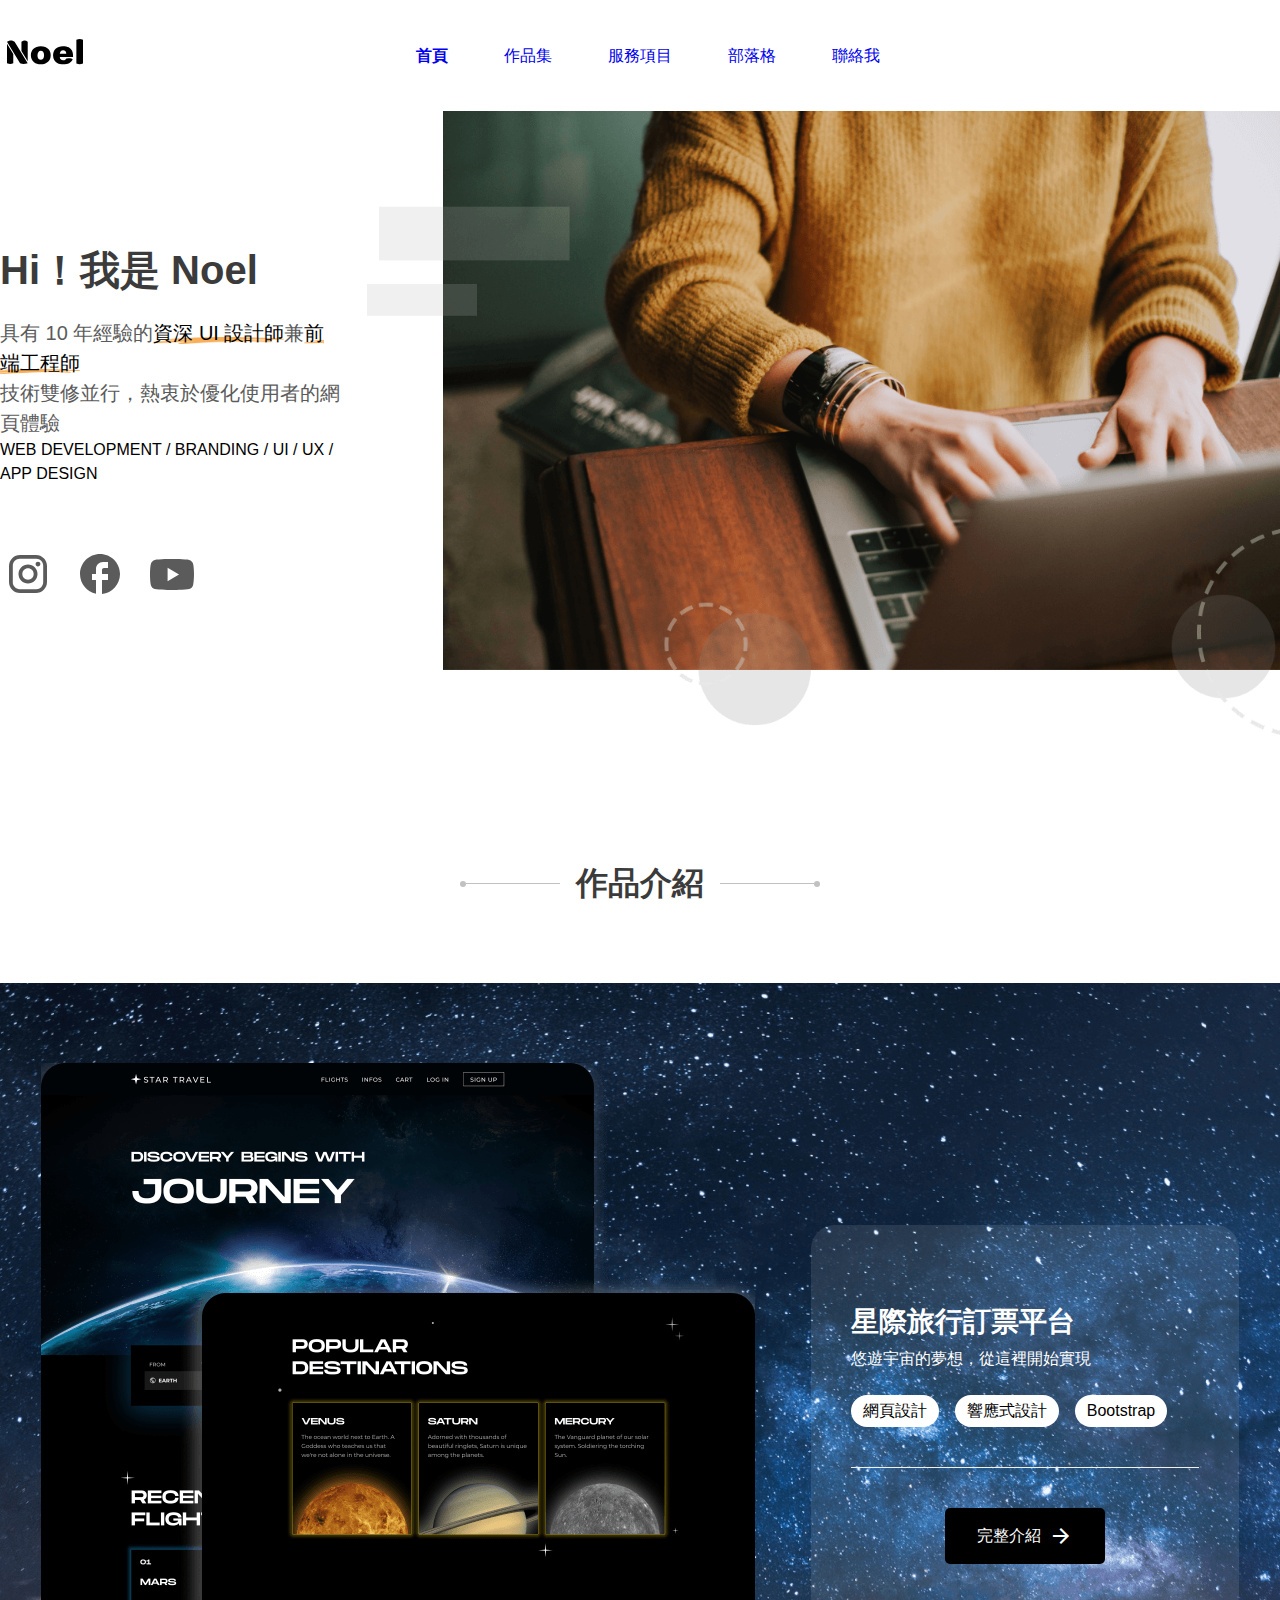
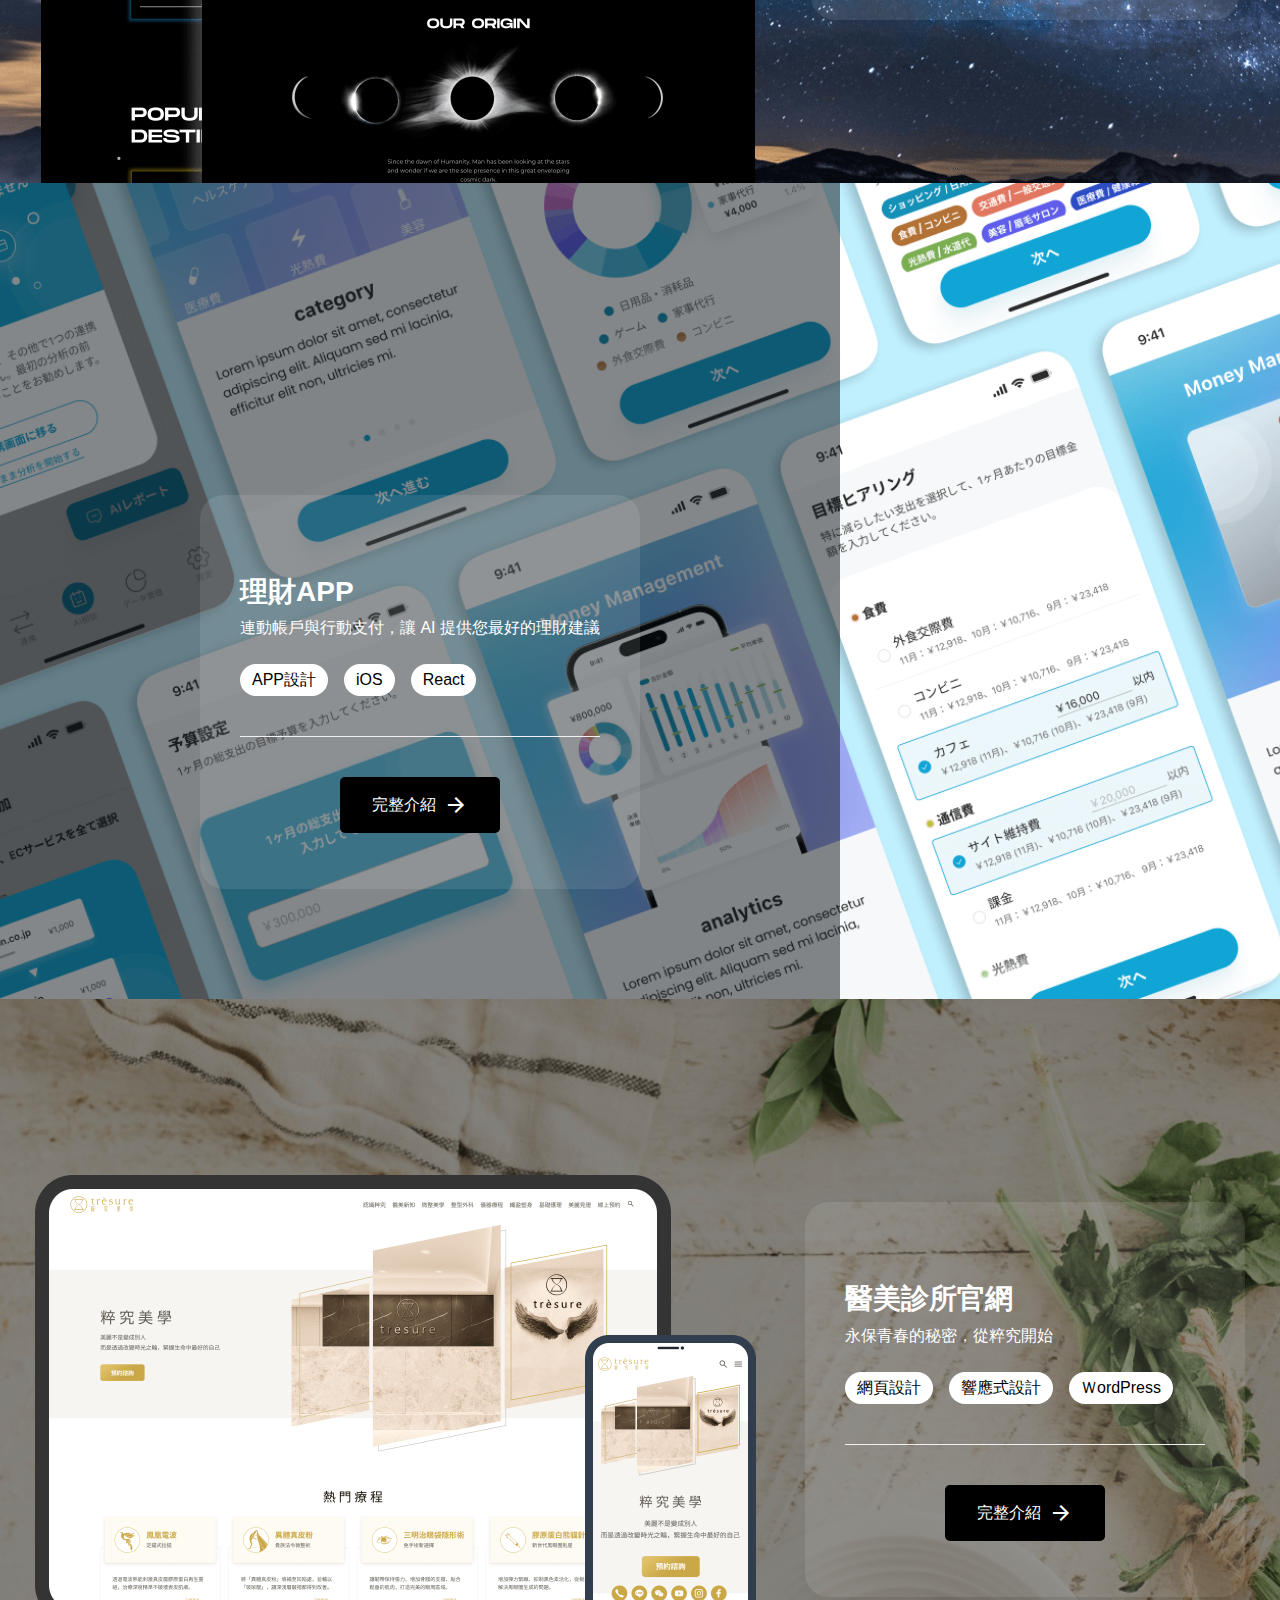
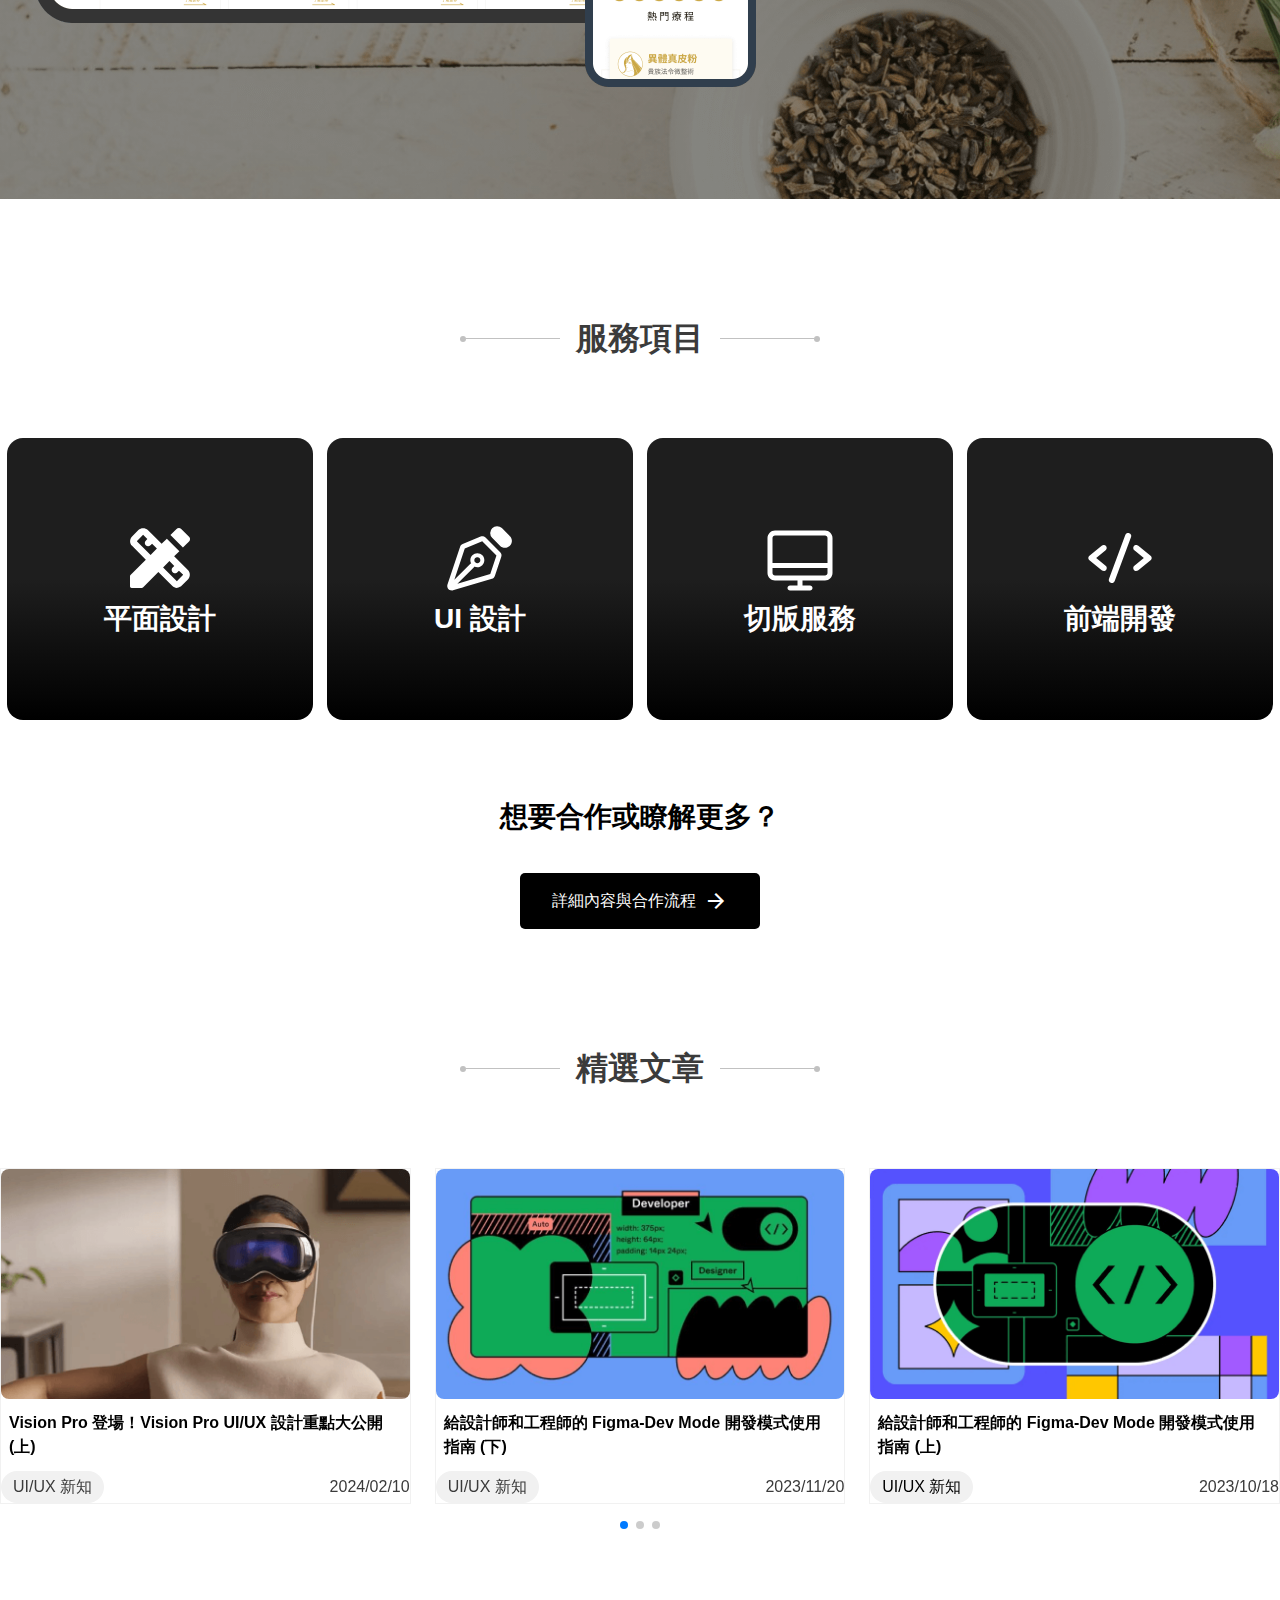
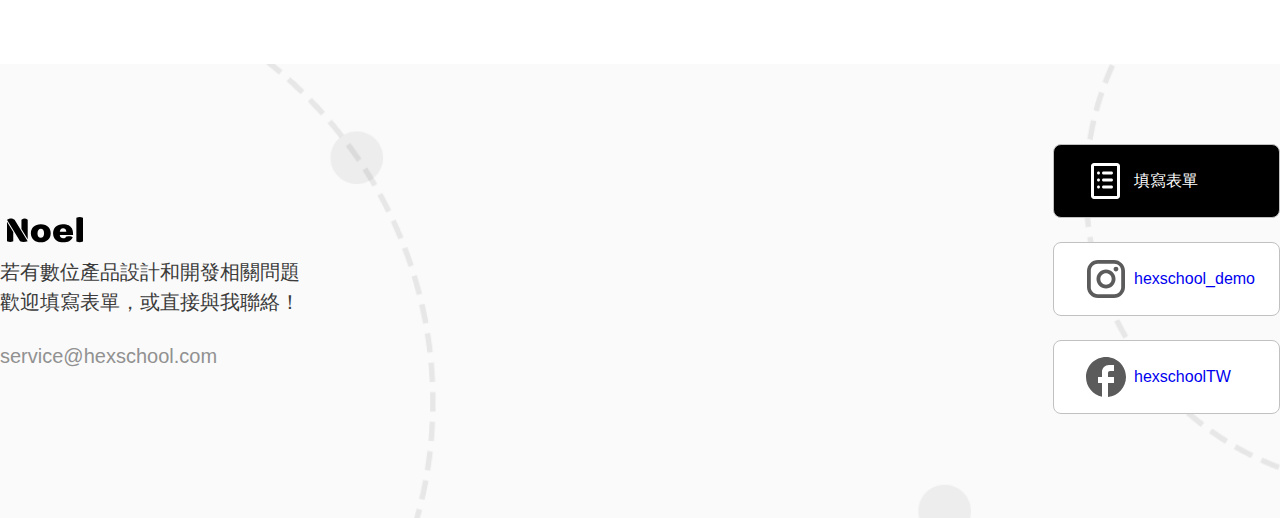
==== index.html @ c7ad2900 "init" ====
<!DOCTYPE html>
<html lang="en">
  <head>
    <meta charset="UTF-8" />
    <meta name="viewport" content="width=device-width, initial-scale=1.0" />
    <link
      rel="stylesheet"
      href="https://fonts.googleapis.com/icon?family=Material+Icons"
    />
    <link
      rel="stylesheet"
      href="https://cdn.jsdelivr.net/npm/swiper@11/swiper-bundle.min.css"
    />
    <link rel="stylesheet" href="./styles/home.css" />
    <title>2024 web camp</title>
  </head>
  <body>
    <header class="container">
      <nav class="navbar">
        <a class="logo" href="#"><img src="./images/logo.svg" alt="logo" /></a>
        <input type="checkbox" name="" id="menu-control" class="menu-control" />
        <label for="menu-control" class="menu-btn">
          <span class="material-icons menu-icon open">menu</span>
          <span class="material-icons menu-icon close">close</span>
        </label>

        <ul class="navbar-nav close">
          <li class="nav-item">
            <span class="border_corner border-corner-top-left"></span>
            <span class="border_corner border-corner-top-right"></span>
            <span class="border_corner border-corner-bottom-left"></span>
            <span class="border_corner border-corner-bottom-right"></span>
            <a id="navlink" class="nav-link active" href="/">首頁</a>
          </li>
          <li class="nav-item">
            <span class="border_corner border-corner-top-left"></span>
            <span class="border_corner border-corner-top-right"></span>
            <span class="border_corner border-corner-bottom-left"></span>
            <span class="border_corner border-corner-bottom-right"></span>
            <a id="navlink" class="nav-link" href="/collection.html">作品集</a>
          </li>
          <li class="nav-item">
            <span class="border_corner border-corner-top-left"></span>
            <span class="border_corner border-corner-top-right"></span>
            <span class="border_corner border-corner-bottom-left"></span>
            <span class="border_corner border-corner-bottom-right"></span>
            <a id="navlink" class="nav-link" href="/services.html">服務項目</a>
          </li>
          <li class="nav-item">
            <span class="border_corner border-corner-top-left"></span>
            <span class="border_corner border-corner-top-right"></span>
            <span class="border_corner border-corner-bottom-left"></span>
            <span class="border_corner border-corner-bottom-right"></span>
            <a id="navlink" class="nav-link" href="/blog.html">部落格</a>
          </li>
          <li class="nav-item">
            <span class="border_corner border-corner-top-left"></span>
            <span class="border_corner border-corner-top-right"></span>
            <span class="border_corner border-corner-bottom-left"></span>
            <span class="border_corner border-corner-bottom-right"></span>
            <a id="navlink" class="nav-link" href="/contact.html">聯絡我</a>
          </li>
        </ul>
      </nav>
    </header>
    <main>
      <div class="heroHome container">
        <div class="heroDesc">
          <h1>Hi！我是 Noel</h1>
          <p class="fs-5">
            具有 10 年經驗的<mark class="mark">資深 UI 設計師</mark>兼<mark
              class="mark"
              >前端工程師</mark
            >
          </p>
          <p class="fs-5">技術雙修並行，熱衷於優化使用者的網頁體驗</p>
          <p>WEB DEVELOPMENT / BRANDING / UI / UX / APP DESIGN</p>
          <ul class="herolink">
            <li class="icon-link">
              <a href="#" target="_blank"
                ><img src="/images/icon/instagram.svg" alt="instagram 連結"
              /></a>
            </li>
            <li class="icon-link">
              <a href="#" target="_blank"
                ><img src="/images/icon/facebook.svg" alt="facebook 連結"
              /></a>
            </li>
            <li class="icon-link">
              <a href="#" target="_blank"
                ><img src="/images/icon/youtube.svg" alt="YouTube 連結"
              /></a>
            </li>
          </ul>
        </div>
        <div class="heroimg">
          <img class="hero-lg" src="/images/hero-lg.png" alt="hero banner" />
          <img class="hero-sm" src="/images/hero-sm.png" alt="hero banner" />
        </div>
      </div>
      <div class="workHome">
        <div class="title-lg">
          <div class="dot"></div>
          <div class="line94"></div>
          <h2>作品介紹</h2>
          <div class="line94"></div>
          <div class="dot"></div>
        </div>
        <div class="starTravel">
          <img
            class="starimg"
            src="/images//homepage-work1.png"
            alt="星際旅行訂票平台"
          />
          <div class="ticketSite">
            <div class="ticketContent">
              <h3>星際旅行訂票平台</h3>
              <p class="fs-6">悠遊宇宙的夢想，從這裡開始實現</p>
              <ul>
                <li class="tag">網頁設計</li>
                <li class="tag">響應式設計</li>
                <li class="tag">Bootstrap</li>
              </ul>
            </div>
            <div class="btn-lg">
              <a href="#">完整介紹</a>
              <span class="material-icons"> arrow_forward </span>
            </div>
          </div>
        </div>
        <div class="financialApp">
          <div class="rectangle3843">
            <div class="ticketSite">
              <div class="ticketContent">
                <h3>理財APP</h3>
                <p class="fs-6">
                  連動帳戶與行動支付，讓 AI 提供您最好的理財建議
                </p>
                <ul>
                  <li class="tag">APP設計</li>
                  <li class="tag">iOS</li>
                  <li class="tag">React</li>
                </ul>
              </div>
              <div class="btn-lg">
                <a href="#">完整介紹</a>
                <span class="material-icons"> arrow_forward </span>
              </div>
            </div>
          </div>
        </div>
        <div class="medicalBeauty">
          <img
            class="beautyimg"
            src="/images/homepage-work3.png"
            alt="粹究美學"
          />
          <div class="ticketSite">
            <div class="ticketContent">
              <h3>醫美診所官網</h3>
              <p class="fs-6">永保青春的秘密，從粹究開始</p>
              <ul>
                <li class="tag">網頁設計</li>
                <li class="tag">響應式設計</li>
                <li class="tag">ＷordPress</li>
              </ul>
            </div>
            <div class="btn-lg">
              <a href="#">完整介紹</a>
              <span class="material-icons"> arrow_forward </span>
            </div>
          </div>
        </div>
      </div>
      <div class="serviceHome container">
        <div class="title-lg">
          <div class="dot"></div>
          <div class="line94"></div>
          <h2>服務項目</h2>
          <div class="line94"></div>
          <div class="dot"></div>
        </div>
        <ul class="services container">
          <li class="serviceCard">
            <img src="/images/service-item-visual.svg" alt="" />
            <h3>平面設計</h3>
          </li>
          <li class="serviceCard">
            <img src="/images/service-item-ui.svg" alt="" />
            <h3>UI 設計</h3>
          </li>
          <li class="serviceCard">
            <img src="/images/service-item-html&css.svg" alt="" />
            <h3>切版服務</h3>
          </li>
          <li class="serviceCard">
            <img src="/images/service-item-front-end.svg" alt="" />
            <h3>前端開發</h3>
          </li>
        </ul>
        <div class="setviceNote">
          <h3>想要合作或瞭解更多？</h3>
          <div class="btn-lg">
            <a href="#">詳細內容與合作流程</a>
            <span class="material-icons"> arrow_forward </span>
          </div>
        </div>
      </div>
      <div class="articleHome container">
        <div class="title-lg">
          <div class="dot"></div>
          <div class="line94"></div>
          <h2>精選文章</h2>
          <div class="line94"></div>
          <div class="dot"></div>
        </div>
        <div class="articles">
          <!-- Slider main container -->
          <div class="swiper">
            <!-- Additional required wrapper -->
            <div class="swiper-wrapper">
              <!-- Slides -->
              <div class="swiper-slide">
                <div class="articleCard">
                  <div class="article-img">
                    <img src="/images/article-image1.png" alt="" />
                  </div>
                  <div class="article-desc">
                    Vision Pro 登場！Vision Pro UI/UX 設計重點大公開 (上)
                  </div>
                  <div class="article-tag">
                    <p class="tag fs-6">UI/UX 新知</p>

                    <span class="fs-6">2024/02/10</span>
                  </div>
                </div>
              </div>
              <div class="swiper-slide">
                <div class="articleCard">
                  <div class="article-img">
                    <img src="/images/article-image2.png" alt="" />
                  </div>
                  <div class="article-desc">
                    給設計師和工程師的 Figma-Dev Mode 開發模式使用指南 (下)
                  </div>
                  <div class="article-tag">
                    <p class="tag fs-6">UI/UX 新知</p>

                    <span class="fs-6">2023/11/20</span>
                  </div>
                </div>
              </div>
              <div class="swiper-slide">
                <div class="articleCard">
                  <div class="article-img">
                    <img src="/images//article-image3.png" alt="" />
                  </div>
                  <div class="article-desc">
                    給設計師和工程師的 Figma-Dev Mode 開發模式使用指南 (上)
                  </div>
                  <div class="article-tag">
                    <p class="tag">UI/UX 新知</p>
                    <span class="fs-6">2023/10/18</span>
                  </div>
                </div>
              </div>
              <div class="swiper-slide">
                <div class="articleCard">
                  <div class="article-img">
                    <img src="/images/article-image4.png" alt="" />
                  </div>
                  <div class="article-desc">
                    虛擬實境 (VR) 介面設計對使用者沈浸感影響的研究
                  </div>
                  <div class="article-tag">
                    <p class="tag">數位產品設計</p>
                    <span class="fs-6">2023/09/20</span>
                  </div>
                </div>
              </div>
              <div class="swiper-slide">
                <div class="articleCard">
                  <div class="article-img">
                    <img src="/images/article-image5.png" alt="" />
                  </div>
                  <div class="article-desc">
                    想打到目標受眾？先讓設計師跟你都瞭解他們痛在哪！
                  </div>
                  <div class="article-tag">
                    <p class="tag">數位產品設計</p>
                    <span class="fs-6">2023/08/20</span>
                  </div>
                </div>
              </div>
              <div class="swiper-slide">
                <div class="articleCard">
                  <div class="article-img">
                    <img src="/images/article-image6.png" alt="" />
                  </div>
                  <div class="article-desc">
                    React vs. Vue，哪種前端框架比較好用？從三大面向談起
                  </div>
                  <div class="article-tag">
                    <p class="tag">前端開發</p>
                    <span class="fs-6">2023/07/03</span>
                  </div>
                </div>
              </div>
              <div class="swiper-slide">
                <div class="articleCard">
                  <div class="article-img">
                    <img src="/images/article-image7.png" alt="" />
                  </div>
                  <div class="article-desc">
                    虛擬實境 (VR) 介面設計對使用者沈浸感影響的研究
                  </div>
                  <div class="article-tag">
                    <p class="tag">數位產品設計</p>
                    <span class="fs-6">2023/07/20</span>
                  </div>
                </div>
              </div>
            </div>
            <!-- If we need pagination -->
            <div class="swiper-pagination"></div>
          </div>
        </div>
      </div>
    </main>
    <footer>
      <div class="footer-inner container">
        <div class="footerDesc">
          <a href="#"><img src="./images/logo.svg" alt="logo" /></a>
          <p class="fs-5">若有數位產品設計和開發相關問題</p>
          <p class="fs-5">歡迎填寫表單，或直接與我聯絡！</p>
          <p class="fs-5 footer-mail">service@hexschool.com</p>
        </div>
        <ul class="footerLink">
          <li>
            <a id="linkbtn" class="linkBtn active" href="#"
              ><img src="/images/icon/list.svg" alt="list" /><span
                >填寫表單</span
              ></a
            >
          </li>
          <li>
            <a id="linkbtn" class="linkBtn" href="#"
              ><img src="/images/icon/instagram.svg" alt="instagram" /><span
                >hexschool_demo</span
              ></a
            >
          </li>
          <li>
            <a id="linkbtn" class="linkBtn" href="#"
              ><img src="/images/icon/facebook.svg" alt="facebook" /><span
                >hexschoolTW</span
              ></a
            >
          </li>
        </ul>
      </div>
    </footer>

    <script src="https://code.jquery.com/jquery-3.6.4.min.js"></script>
    <script src="https://cdn.jsdelivr.net/npm/swiper@11/swiper-bundle.min.js"></script>
    <script src="all.js"></script>
  </body>
</html>
---- styles/home.css ----
@charset "UTF-8";
/* http://meyerweb.com/eric/tools/css/reset/ 
   v2.0 | 20110126
   License: none (public domain)
*/
html,
body,
div,
span,
applet,
object,
iframe,
h1,
h2,
h3,
h4,
h5,
h6,
p,
blockquote,
pre,
a,
abbr,
acronym,
address,
big,
cite,
code,
del,
dfn,
em,
img,
ins,
kbd,
q,
s,
samp,
small,
strike,
strong,
sub,
sup,
tt,
var,
b,
u,
i,
center,
dl,
dt,
dd,
ol,
ul,
li,
fieldset,
form,
label,
legend,
table,
caption,
tbody,
tfoot,
thead,
tr,
th,
td,
article,
aside,
canvas,
details,
embed,
figure,
figcaption,
footer,
header,
hgroup,
menu,
nav,
output,
ruby,
section,
summary,
time,
mark,
audio,
video {
  margin: 0;
  padding: 0;
  border: 0;
  font-size: 100%;
  font: inherit;
  vertical-align: baseline;
}

/* HTML5 display-role reset for older browsers */
article,
aside,
details,
figcaption,
figure,
footer,
header,
hgroup,
menu,
nav,
section {
  display: block;
}

body {
  line-height: 1;
}

ol,
ul {
  list-style: none;
}

blockquote,
q {
  quotes: none;
}

blockquote:before,
blockquote:after,
q:before,
q:after {
  content: "";
  content: none;
}

table {
  border-collapse: collapse;
  border-spacing: 0;
}

/* rwd img css, 可以當作是CSS Reset 其中一個*/
img {
  max-width: 100%;
  height: auto;
}

/* 全域 border box */
*,
*::before,
*::after {
  box-sizing: border-box;
}

body {
  font-family: "Noto Sans", sans-serif;
  line-height: 1.5;
}

*,
*::before,
*::after {
  box-sizing: border-box;
}

.container {
  max-width: 1296px;
  margin: 0 auto;
}

a {
  text-decoration: none;
}

h2 {
  font-size: 32px;
  line-height: 38.4px;
  color: #3b3b3b;
  font-weight: 600;
}

h3 {
  font-size: 28px;
  line-height: 33.6px;
  font-weight: 700;
}

h4 {
  font-size: 24px;
  line-height: 28.8px;
  font-weight: 400;
}

h5 {
  font-size: 20px;
  line-height: 24x;
  font-weight: 600;
}

.fs-4 {
  font-size: 24px;
  font-weight: 400;
  line-height: 36px;
}

.fs-5 {
  font-size: 20px;
  line-height: 30px;
  color: #5b5b5b;
}

.fs-6 {
  font-size: 16px;
  line-height: 24px;
  color: #3b3b3b;
}

/* Text decorate */
.mark {
  background-color: #ffffff;
  background-image: url("/images/icon/mark.png");
  background-repeat: no-repeat;
  background-position: bottom;
  background-size: contain;
}

/* 線條和逗點 */
.dot {
  background-color: #c1c1c1;
  width: 6px;
  height: 6px;
  border-radius: 50%;
}

.dot12 {
  background-color: #e9e9e9;
  width: 12px;
  height: 12px;
  border-radius: 50%;
}

.line94 {
  background-color: #c1c1c1;
  width: 94px;
  height: 1px;
}

.line45 {
  background-color: #c1c1c1;
  width: 24px;
  height: 2px;
}

.line46 {
  background-color: #c1c1c1;
  width: 41px;
  height: 1px;
}

.line47 {
  background-color: #1e1e1e;
  width: 80px;
  height: 2px;
}

.title-lg {
  display: flex;
  align-items: center;
  justify-content: center;
  margin: 0px 0px 80px 0px;
}
.title-lg h2 {
  padding: 0px 16px 0px 16px;
}

.tag {
  background-color: #ffffff;
  border-radius: 16px;
  padding: 4px 12px 4px 12px;
}

@media (max-width: 767px) {
  .tag {
    background-color: #f1f1f1;
  }
}
body {
  font-family: "Noto Sans", sans-serif;
  line-height: 1.5;
}

*,
*::before,
*::after {
  box-sizing: border-box;
}

.container {
  max-width: 1296px;
  margin: 0 auto;
}

a {
  text-decoration: none;
}

h2 {
  font-size: 32px;
  line-height: 38.4px;
  color: #3b3b3b;
  font-weight: 600;
}

h3 {
  font-size: 28px;
  line-height: 33.6px;
  font-weight: 700;
}

h4 {
  font-size: 24px;
  line-height: 28.8px;
  font-weight: 400;
}

h5 {
  font-size: 20px;
  line-height: 24x;
  font-weight: 600;
}

.fs-4 {
  font-size: 24px;
  font-weight: 400;
  line-height: 36px;
}

.fs-5 {
  font-size: 20px;
  line-height: 30px;
  color: #5b5b5b;
}

.fs-6 {
  font-size: 16px;
  line-height: 24px;
  color: #3b3b3b;
}

/* Text decorate */
.mark {
  background-color: #ffffff;
  background-image: url("/images/icon/mark.png");
  background-repeat: no-repeat;
  background-position: bottom;
  background-size: contain;
}

/* 線條和逗點 */
.dot {
  background-color: #c1c1c1;
  width: 6px;
  height: 6px;
  border-radius: 50%;
}

.dot12 {
  background-color: #e9e9e9;
  width: 12px;
  height: 12px;
  border-radius: 50%;
}

.line94 {
  background-color: #c1c1c1;
  width: 94px;
  height: 1px;
}

.line45 {
  background-color: #c1c1c1;
  width: 24px;
  height: 2px;
}

.line46 {
  background-color: #c1c1c1;
  width: 41px;
  height: 1px;
}

.line47 {
  background-color: #1e1e1e;
  width: 80px;
  height: 2px;
}

.title-lg {
  display: flex;
  align-items: center;
  justify-content: center;
  margin: 0px 0px 80px 0px;
}
.title-lg h2 {
  padding: 0px 16px 0px 16px;
}

.tag {
  background-color: #ffffff;
  border-radius: 16px;
  padding: 4px 12px 4px 12px;
}

@media (max-width: 767px) {
  .tag {
    background-color: #f1f1f1;
  }
}
/* header */
header {
  padding: 32px 0px;
  border-bottom: 1px;
  border-color: #f1f1f1;
}

nav {
  display: flex;
  justify-content: flex-start;
  align-items: center;
  position: relative;
}
nav .logo {
  margin-right: 318px;
}

.navbar-nav {
  display: flex;
  align-items: center;
  gap: 40px;
}

.nav-item {
  display: inline-block;
  text-align: center;
  position: relative;
}

.border_corner {
  position: absolute;
  width: 8px;
  height: 8px;
  opacity: 0;
}

.border-corner-top-left {
  border-top: 1px solid #919191;
  border-left: 1px solid #919191;
  left: 0px;
  top: 0px;
}

.border-corner-top-right {
  border-top: 1px solid #919191;
  border-right: 1px solid #919191;
  top: 0px;
  right: 0px;
}

.border-corner-bottom-left {
  left: 0px;
  bottom: 0px;
  border-bottom: 1px solid #919191;
  border-left: 1px solid #919191;
}

.border-corner-bottom-right {
  border-bottom: 1px solid #919191;
  border-right: 1px solid #919191;
  right: 0px;
  bottom: 0px;
}

.nav-item:hover .border_corner {
  opacity: 1;
}

.nav-link {
  display: block;
  text-decoration: none;
  padding: 4px 8px;
}

.nav-link.active {
  border: 1px #f1f1f1;
  font-weight: 600;
}

.menu-btn {
  display: none;
  cursor: pointer;
}

.menu-btn .menu-icon {
  display: none;
}

.menu-control:checked + .menu-btn .open {
  display: none;
}

.menu-control:checked + .menu-btn .close {
  display: inline;
}

.menu-control:not(:checked) + .menu-btn .open {
  display: inline;
}

.menu-control:not(:checked) + .menu-btn .close {
  display: none;
}

.menu-control {
  display: none;
}

@media (max-width: 767px) {
  header {
    padding: 8px 12px;
  }
  nav {
    flex-wrap: wrap;
    justify-content: space-between;
  }
  .navbar-nav {
    position: absolute;
    top: 44px;
    flex-direction: column;
    width: 100%;
    display: block;
    text-align: center;
    background-color: #fff;
    z-index: 1;
  }
  .navbar-nav .nav-item .nav-link {
    display: inline-block;
    font-size: 20px;
    text-decoration: none;
    color: #000;
    padding: 4px 8px;
    position: relative;
  }
  ul.navbar-nav.close {
    display: none;
  }
  .menu-btn {
    display: block;
  }
  .menu {
    display: none;
  }
  .menu-control:checked ~ .navbar-nav {
    display: flex;
    width: 100%;
    flex-direction: column;
    align-items: center;
  }
}
body {
  font-family: "Noto Sans", sans-serif;
  line-height: 1.5;
}

*,
*::before,
*::after {
  box-sizing: border-box;
}

.container {
  max-width: 1296px;
  margin: 0 auto;
}

a {
  text-decoration: none;
}

h2 {
  font-size: 32px;
  line-height: 38.4px;
  color: #3b3b3b;
  font-weight: 600;
}

h3 {
  font-size: 28px;
  line-height: 33.6px;
  font-weight: 700;
}

h4 {
  font-size: 24px;
  line-height: 28.8px;
  font-weight: 400;
}

h5 {
  font-size: 20px;
  line-height: 24x;
  font-weight: 600;
}

.fs-4 {
  font-size: 24px;
  font-weight: 400;
  line-height: 36px;
}

.fs-5 {
  font-size: 20px;
  line-height: 30px;
  color: #5b5b5b;
}

.fs-6 {
  font-size: 16px;
  line-height: 24px;
  color: #3b3b3b;
}

/* Text decorate */
.mark {
  background-color: #ffffff;
  background-image: url("/images/icon/mark.png");
  background-repeat: no-repeat;
  background-position: bottom;
  background-size: contain;
}

/* 線條和逗點 */
.dot {
  background-color: #c1c1c1;
  width: 6px;
  height: 6px;
  border-radius: 50%;
}

.dot12 {
  background-color: #e9e9e9;
  width: 12px;
  height: 12px;
  border-radius: 50%;
}

.line94 {
  background-color: #c1c1c1;
  width: 94px;
  height: 1px;
}

.line45 {
  background-color: #c1c1c1;
  width: 24px;
  height: 2px;
}

.line46 {
  background-color: #c1c1c1;
  width: 41px;
  height: 1px;
}

.line47 {
  background-color: #1e1e1e;
  width: 80px;
  height: 2px;
}

.title-lg {
  display: flex;
  align-items: center;
  justify-content: center;
  margin: 0px 0px 80px 0px;
}
.title-lg h2 {
  padding: 0px 16px 0px 16px;
}

.tag {
  background-color: #ffffff;
  border-radius: 16px;
  padding: 4px 12px 4px 12px;
}

@media (max-width: 767px) {
  .tag {
    background-color: #f1f1f1;
  }
}
/* footer */
footer {
  background-image: linear-gradient(rgba(250, 250, 250, 0), rgba(250, 250, 250, 0)), url("/images/footer-bg-lg.png");
  background-size: cover;
  background-repeat: no-repeat;
  background-position: center center;
}

.footer-inner {
  display: flex;
  justify-content: space-between;
  align-items: center;
  padding: 80px 0px;
}

.footerDesc a {
  margin-bottom: 24px;
}
.footerDesc p {
  color: #3b3b3b;
}
.footerDesc .footer-mail {
  padding-top: 24px;
  color: #919191;
}

.footerLink {
  display: flex;
  flex-direction: column;
}
.footerLink li {
  margin-bottom: 24px;
}

.linkBtn {
  padding: 8px 24px 8px 24px;
  border-radius: 8px;
  background-color: #ffffff;
  border: 1px solid #c1c1c1;
  text-align: center;
  text-decoration: none;
  display: flex;
  flex-direction: row;
  align-items: center;
}

.linkBtn.active,
.linkBtn.active:hover {
  background-color: #000000;
  color: white;
}

@media (max-width: 767px) {
  footer {
    background-image: linear-gradient(rgba(250, 250, 250, 0), rgba(250, 250, 250, 0)), url("/images/footer-bg-sm.png");
    background-size: cover;
    background-repeat: no-repeat;
    background-position: center center;
  }
  .footer-inner {
    display: flex;
    flex-direction: column;
    justify-content: flex-start;
    align-items: center;
    padding: 40px 12px 0px 12px;
  }
  .footerDesc {
    text-align: center;
    margin-bottom: 40px;
  }
  .linkBtn {
    padding: 8px 24px 8px 24px;
  }
}
/* heroHome */
.heroHome {
  display: flex;
  align-items: center;
}

.heroDesc {
  margin-right: 24px;
}
.heroDesc h1 {
  font-size: 40px;
  font-weight: 600;
  line-height: 48px;
  color: #3b3b3b;
  padding-bottom: 24px;
}

.heroimg .hero-sm {
  display: none;
}

.herolink {
  display: flex;
  padding-top: 60px;
}
.herolink .icon-link {
  padding-right: 16px;
}

/* workHome starTravel  */
.workHome {
  padding-top: 120px;
}

.starTravel {
  background-image: url("/images/homepage-work1-bg.png");
  background-size: cover;
  background-repeat: no-repeat;
  background-position: center center;
  display: flex;
  justify-content: center;
  padding-top: 80px;
}

.ticketSite {
  align-self: center;
  background: rgba(255, 255, 255, 0.1);
  border-radius: 24px;
  display: flex;
  flex-direction: column;
  align-items: center;
  padding-bottom: 56px;
  margin-left: 56px;
}

.ticketContent {
  margin: 80px 40px 40px 40px;
  border-bottom: 1px solid rgb(241, 241, 241);
}
.ticketContent h3 {
  color: #ffffff;
  padding-bottom: 8px;
}
.ticketContent p {
  color: #ffffff;
  padding-bottom: 24px;
}
.ticketContent ul {
  display: flex;
  padding-right: 16px;
  padding-bottom: 40px;
}
.ticketContent ul li {
  margin-right: 16px;
}

.btn-lg {
  display: flex;
  align-items: center;
  padding: 16px 32px 16px 32px;
  border-radius: 5px;
  background-color: #000;
  color: #ffffff;
}
.btn-lg a {
  display: block;
  text-align: center;
  text-decoration: none;
  color: #fff;
  padding-right: 8px;
}

/* financialApp  */
.financialApp {
  background-image: url("/images/homepage-work2-lg.png");
  background-size: cover;
  background-repeat: no-repeat;
  background-position: center center;
  display: flex;
  justify-content: flex-start;
}
.financialApp .ticketSite {
  margin: 312px 200px 110px 200px;
}

.rectangle3843 {
  background: rgba(10, 16, 19, 0.5);
}

/* medicalBeauty  */
.medicalBeauty {
  background-image: linear-gradient(rgba(13, 12, 7, 0.5), rgba(13, 12, 7, 0.5)), url("/images/homepage-work3-bg.png");
  background-size: cover;
  background-repeat: no-repeat;
  background-position: center center;
  display: flex;
  justify-content: center;
}
.medicalBeauty .ticketSite {
  margin-left: 49px;
  margin-top: 200px;
  margin-bottom: 200px;
}
.medicalBeauty .beautyimg {
  margin-top: 176px;
  margin-bottom: 112px;
}

/* ServiceHome */
.serviceHome {
  padding-top: 120px;
}

.services {
  display: flex;
  justify-content: space-around;
}

.serviceCard {
  width: 306px;
  padding: 80px 0px;
  border-radius: 16px;
  background: linear-gradient(rgb(30, 30, 30), rgb(30, 30, 30), rgb(0, 0, 0)), url("/images/service-item-bg.png");
  background-size: cover;
  background-repeat: no-repeat;
  display: flex;
  flex-direction: column;
  align-items: center;
}
.serviceCard h3 {
  color: #fff;
  line-height: 42px;
}

.setviceNote {
  margin: 80px 0px 120px 0px;
  display: flex;
  flex-direction: column;
  align-items: center;
}
.setviceNote h3 {
  margin-bottom: 40px;
}

/* Article Home*/
.articleHome {
  margin-bottom: 120px;
}

.articleCard {
  border: 1px solid #f1f1f1;
  margin-bottom: 40px;
}
.articleCard .article-img img {
  border-radius: 8px 8px 8px 8px;
  display: block;
  width: 100%;
  height: auto;
}
.articleCard .article-desc {
  /*flex-grow: 1;*/
  font-size: 16px;
  line-height: 24px;
  font-weight: bold;
  padding: 12px 8px 12px 8px;
}
.articleCard .article-tag {
  display: flex;
  justify-content: space-between;
  align-items: center;
}
.articleCard .article-tag .tag {
  background: rgb(241, 241, 241);
  padding: 4px 12px 4px 12px;
  border-radius: 16px;
}

@media (max-width: 767px) {
  .heroHome {
    flex-direction: column-reverse;
  }
  .heroHome .heroDesc {
    margin-right: 0px;
    padding: 40px 0px 40px 0px;
    text-align: center;
  }
  .heroimg .hero-lg {
    display: none;
  }
  .heroimg .hero-sm {
    display: block;
  }
  .starTravel {
    background-image: none;
    flex-direction: column;
  }
  .starTravel .starimg {
    padding: 93px 40px 0px 40px;
    background-image: url("/images/homepage-work1-bg.png");
    background-size: cover;
    background-repeat: no-repeat;
    background-position: center center;
  }
  .ticketSite {
    padding-bottom: 0px;
    margin-left: 0px;
    padding: 0px 24px 48px 24px;
  }
  .ticketContent {
    margin: 24px 24px 20px 24px;
  }
  .ticketContent h3,
  .ticketContent p {
    color: #1e1e1e;
  }
  .ticketContent ul {
    padding-right: 0px;
    padding-bottom: 0px;
    justify-content: space-around;
  }
  .financialApp {
    background-image: none;
    flex-direction: column;
  }
  .financialApp .ticketSite {
    margin: 0px;
  }
  .financialApp .rectangle3843 {
    background: none;
  }
  .medicalBeauty {
    background-image: none;
    flex-direction: column;
  }
  .medicalBeauty .beautyimg {
    margin: 0px;
    background-image: url("/images/homepage-work3-bg.png");
    background-size: cover;
    background-repeat: no-repeat;
    background-position: center center;
    padding: 90px 40px;
  }
  .medicalBeauty .ticketSite {
    margin: 0px;
  }
  .services {
    flex-direction: column;
    margin: 0px;
  }
  .services .serviceCard {
    margin-bottom: 24px;
    align-self: center;
  }
  .articles {
    padding: 0px 12px;
  }
  .articles .articleCard .article-desc {
    padding: 16px 8px 16px 8px;
  }
  .articles .articleCard .article-tag {
    padding: 0px 8px;
  }
}/*# sourceMappingURL=home.css.map */
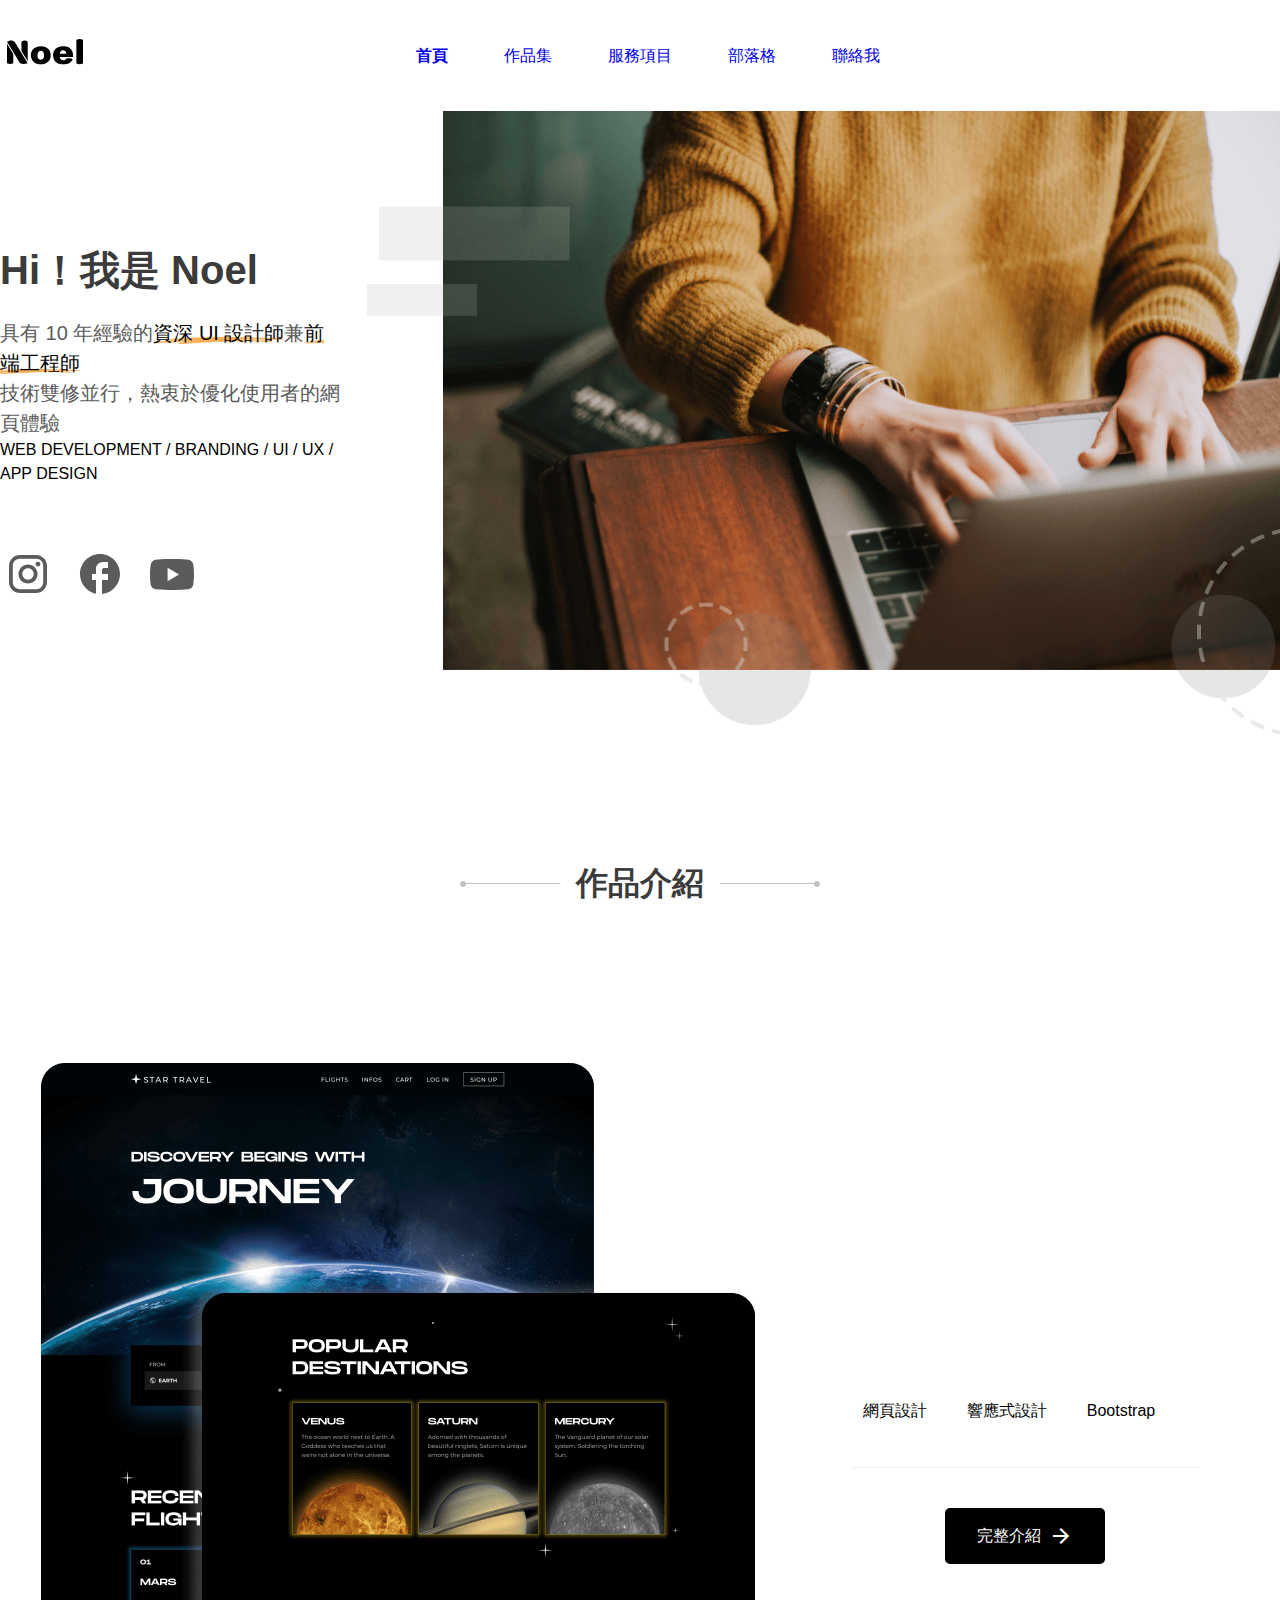
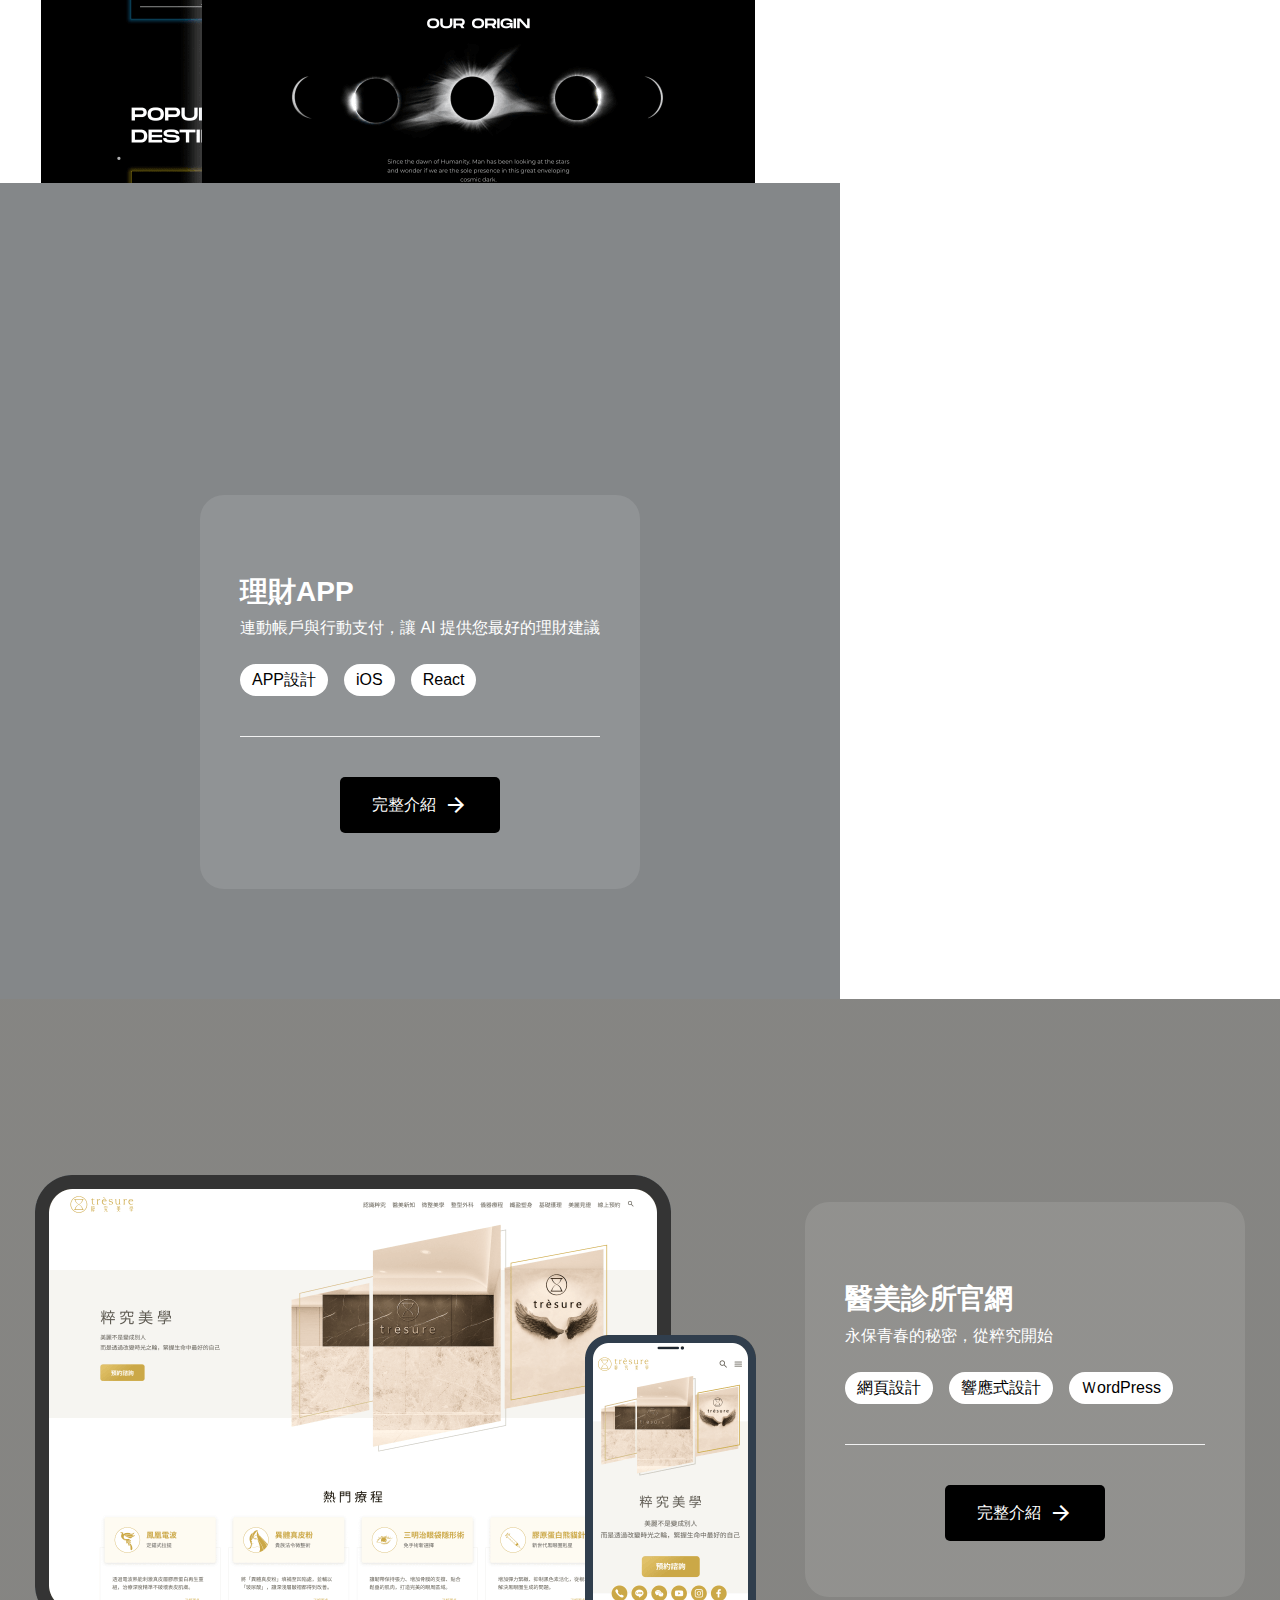
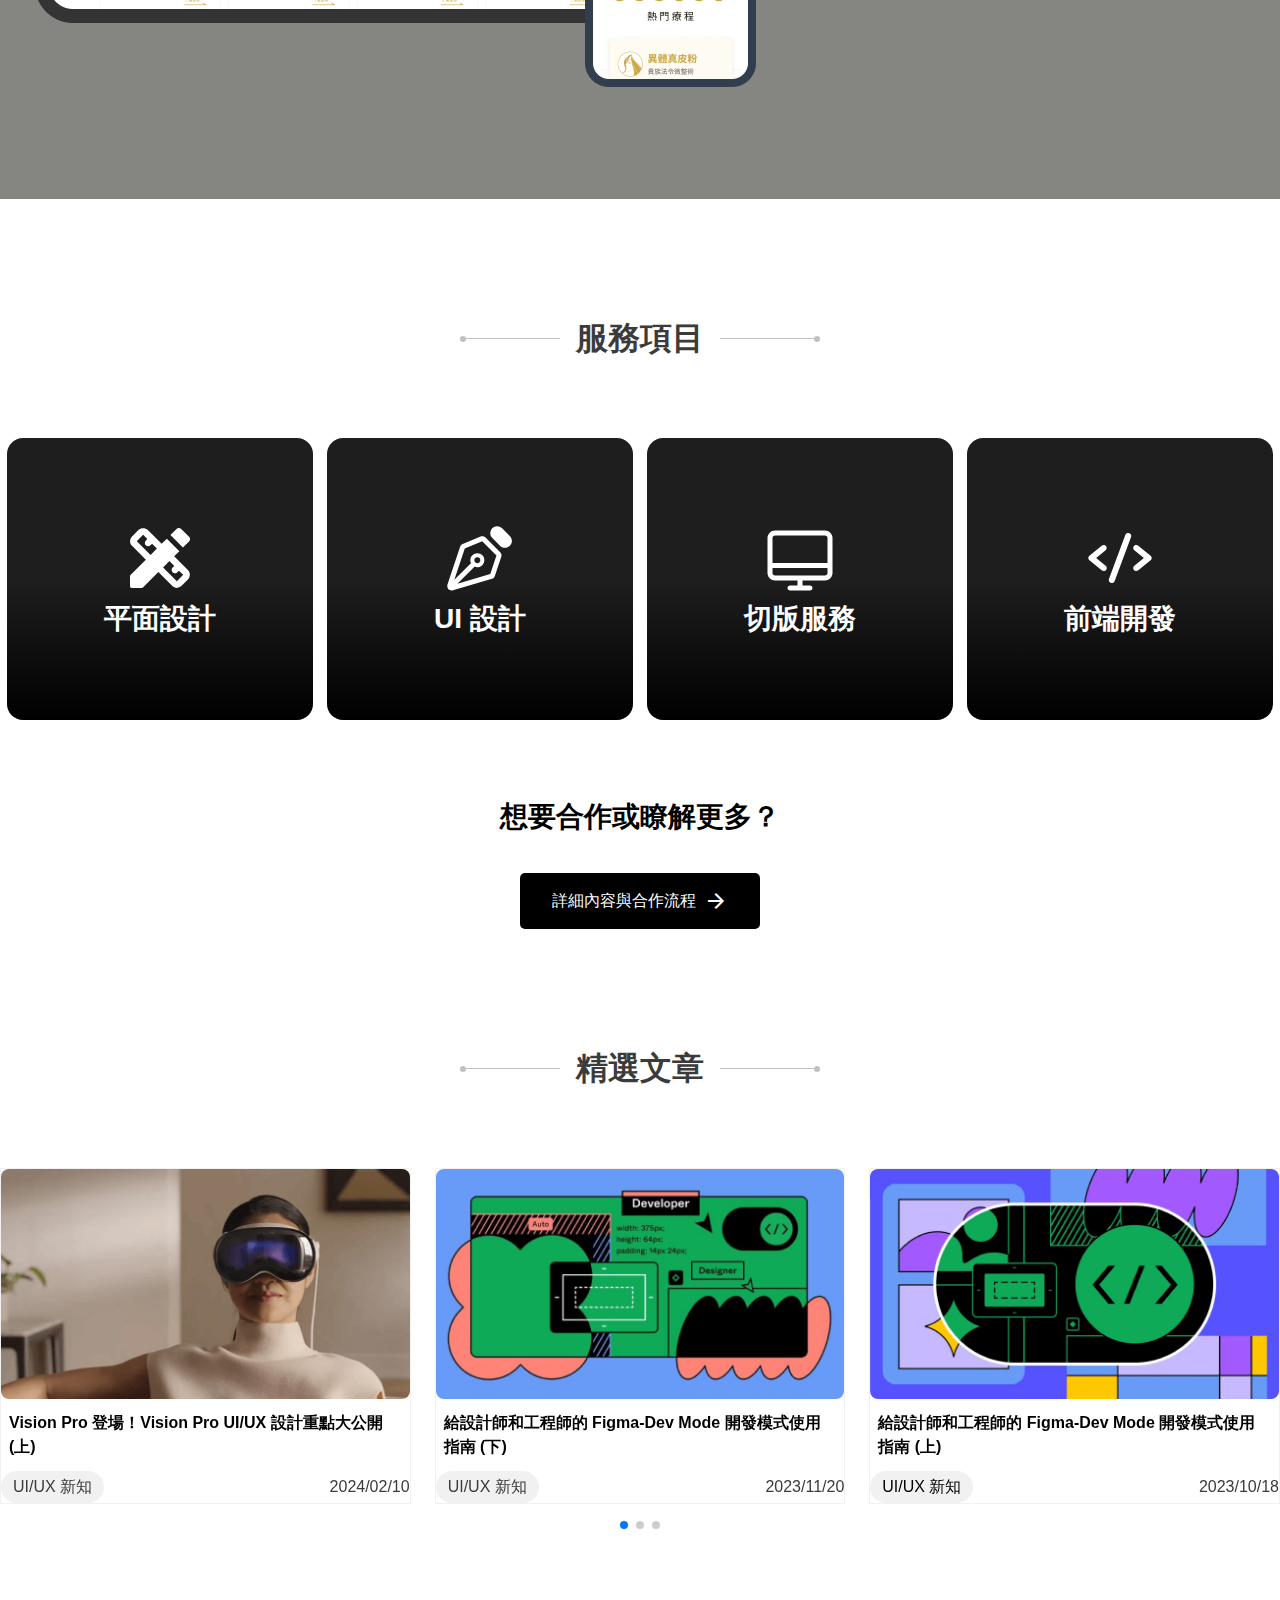
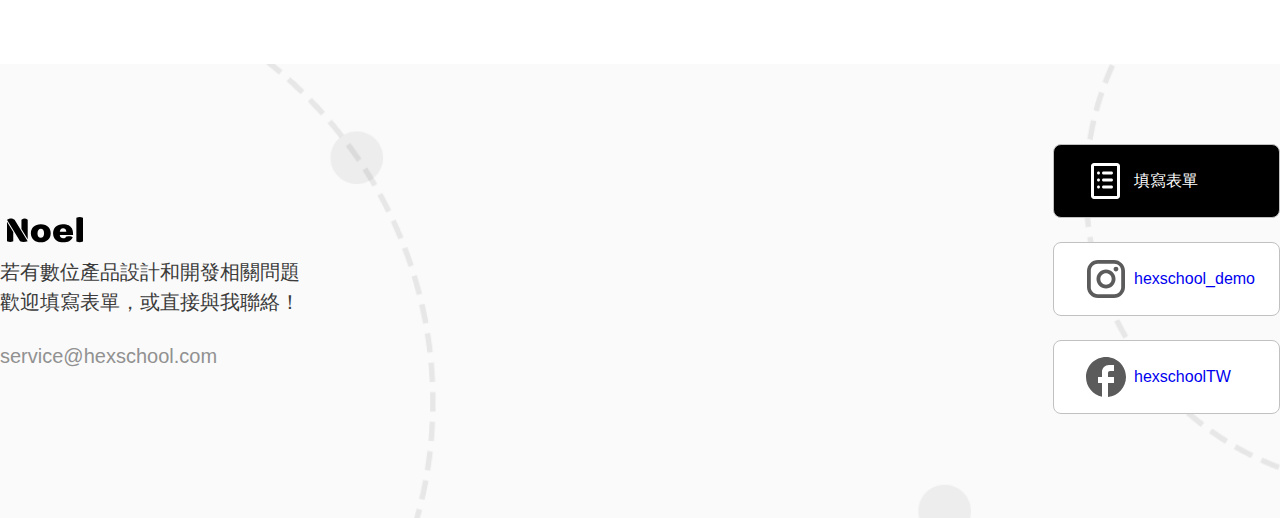
==== commit 97daf971: "url" ====
--- a/index.html
+++ b/index.html
@@ -37,28 +37,28 @@
             <span class="border_corner border-corner-top-right"></span>
             <span class="border_corner border-corner-bottom-left"></span>
             <span class="border_corner border-corner-bottom-right"></span>
-            <a id="navlink" class="nav-link" href="/collection.html">作品集</a>
-          </li>
-          <li class="nav-item">
-            <span class="border_corner border-corner-top-left"></span>
-            <span class="border_corner border-corner-top-right"></span>
-            <span class="border_corner border-corner-bottom-left"></span>
-            <span class="border_corner border-corner-bottom-right"></span>
-            <a id="navlink" class="nav-link" href="/services.html">服務項目</a>
-          </li>
-          <li class="nav-item">
-            <span class="border_corner border-corner-top-left"></span>
-            <span class="border_corner border-corner-top-right"></span>
-            <span class="border_corner border-corner-bottom-left"></span>
-            <span class="border_corner border-corner-bottom-right"></span>
-            <a id="navlink" class="nav-link" href="/blog.html">部落格</a>
-          </li>
-          <li class="nav-item">
-            <span class="border_corner border-corner-top-left"></span>
-            <span class="border_corner border-corner-top-right"></span>
-            <span class="border_corner border-corner-bottom-left"></span>
-            <span class="border_corner border-corner-bottom-right"></span>
-            <a id="navlink" class="nav-link" href="/contact.html">聯絡我</a>
+            <a id="navlink" class="nav-link" href="collection.html">作品集</a>
+          </li>
+          <li class="nav-item">
+            <span class="border_corner border-corner-top-left"></span>
+            <span class="border_corner border-corner-top-right"></span>
+            <span class="border_corner border-corner-bottom-left"></span>
+            <span class="border_corner border-corner-bottom-right"></span>
+            <a id="navlink" class="nav-link" href="services.html">服務項目</a>
+          </li>
+          <li class="nav-item">
+            <span class="border_corner border-corner-top-left"></span>
+            <span class="border_corner border-corner-top-right"></span>
+            <span class="border_corner border-corner-bottom-left"></span>
+            <span class="border_corner border-corner-bottom-right"></span>
+            <a id="navlink" class="nav-link" href="blog.html">部落格</a>
+          </li>
+          <li class="nav-item">
+            <span class="border_corner border-corner-top-left"></span>
+            <span class="border_corner border-corner-top-right"></span>
+            <span class="border_corner border-corner-bottom-left"></span>
+            <span class="border_corner border-corner-bottom-right"></span>
+            <a id="navlink" class="nav-link" href="contact.html">聯絡我</a>
           </li>
         </ul>
       </nav>
@@ -78,24 +78,24 @@
           <ul class="herolink">
             <li class="icon-link">
               <a href="#" target="_blank"
-                ><img src="/images/icon/instagram.svg" alt="instagram 連結"
+                ><img src="./images/icon/instagram.svg" alt="instagram 連結"
               /></a>
             </li>
             <li class="icon-link">
               <a href="#" target="_blank"
-                ><img src="/images/icon/facebook.svg" alt="facebook 連結"
+                ><img src="./images/icon/facebook.svg" alt="facebook 連結"
               /></a>
             </li>
             <li class="icon-link">
               <a href="#" target="_blank"
-                ><img src="/images/icon/youtube.svg" alt="YouTube 連結"
+                ><img src="./images/icon/youtube.svg" alt="YouTube 連結"
               /></a>
             </li>
           </ul>
         </div>
         <div class="heroimg">
-          <img class="hero-lg" src="/images/hero-lg.png" alt="hero banner" />
-          <img class="hero-sm" src="/images/hero-sm.png" alt="hero banner" />
+          <img class="hero-lg" src="./images/hero-lg.png" alt="hero banner" />
+          <img class="hero-sm" src="./images/hero-sm.png" alt="hero banner" />
         </div>
       </div>
       <div class="workHome">
@@ -109,7 +109,7 @@
         <div class="starTravel">
           <img
             class="starimg"
-            src="/images//homepage-work1.png"
+            src="./images//homepage-work1.png"
             alt="星際旅行訂票平台"
           />
           <div class="ticketSite">
@@ -152,7 +152,7 @@
         <div class="medicalBeauty">
           <img
             class="beautyimg"
-            src="/images/homepage-work3.png"
+            src="./images/homepage-work3.png"
             alt="粹究美學"
           />
           <div class="ticketSite">
@@ -182,19 +182,19 @@
         </div>
         <ul class="services container">
           <li class="serviceCard">
-            <img src="/images/service-item-visual.svg" alt="" />
+            <img src="./images/service-item-visual.svg" alt="" />
             <h3>平面設計</h3>
           </li>
           <li class="serviceCard">
-            <img src="/images/service-item-ui.svg" alt="" />
+            <img src="./images/service-item-ui.svg" alt="" />
             <h3>UI 設計</h3>
           </li>
           <li class="serviceCard">
-            <img src="/images/service-item-html&css.svg" alt="" />
+            <img src="./images/service-item-html&css.svg" alt="" />
             <h3>切版服務</h3>
           </li>
           <li class="serviceCard">
-            <img src="/images/service-item-front-end.svg" alt="" />
+            <img src="./images/service-item-front-end.svg" alt="" />
             <h3>前端開發</h3>
           </li>
         </ul>
@@ -223,7 +223,7 @@
               <div class="swiper-slide">
                 <div class="articleCard">
                   <div class="article-img">
-                    <img src="/images/article-image1.png" alt="" />
+                    <img src="./images/article-image1.png" alt="" />
                   </div>
                   <div class="article-desc">
                     Vision Pro 登場！Vision Pro UI/UX 設計重點大公開 (上)
@@ -238,7 +238,7 @@
               <div class="swiper-slide">
                 <div class="articleCard">
                   <div class="article-img">
-                    <img src="/images/article-image2.png" alt="" />
+                    <img src="./images/article-image2.png" alt="" />
                   </div>
                   <div class="article-desc">
                     給設計師和工程師的 Figma-Dev Mode 開發模式使用指南 (下)
@@ -253,7 +253,7 @@
               <div class="swiper-slide">
                 <div class="articleCard">
                   <div class="article-img">
-                    <img src="/images//article-image3.png" alt="" />
+                    <img src="./images//article-image3.png" alt="" />
                   </div>
                   <div class="article-desc">
                     給設計師和工程師的 Figma-Dev Mode 開發模式使用指南 (上)
@@ -267,7 +267,7 @@
               <div class="swiper-slide">
                 <div class="articleCard">
                   <div class="article-img">
-                    <img src="/images/article-image4.png" alt="" />
+                    <img src="./images/article-image4.png" alt="" />
                   </div>
                   <div class="article-desc">
                     虛擬實境 (VR) 介面設計對使用者沈浸感影響的研究
@@ -281,7 +281,7 @@
               <div class="swiper-slide">
                 <div class="articleCard">
                   <div class="article-img">
-                    <img src="/images/article-image5.png" alt="" />
+                    <img src="./images/article-image5.png" alt="" />
                   </div>
                   <div class="article-desc">
                     想打到目標受眾？先讓設計師跟你都瞭解他們痛在哪！
@@ -295,7 +295,7 @@
               <div class="swiper-slide">
                 <div class="articleCard">
                   <div class="article-img">
-                    <img src="/images/article-image6.png" alt="" />
+                    <img src="./images/article-image6.png" alt="" />
                   </div>
                   <div class="article-desc">
                     React vs. Vue，哪種前端框架比較好用？從三大面向談起
@@ -309,7 +309,7 @@
               <div class="swiper-slide">
                 <div class="articleCard">
                   <div class="article-img">
-                    <img src="/images/article-image7.png" alt="" />
+                    <img src="./images/article-image7.png" alt="" />
                   </div>
                   <div class="article-desc">
                     虛擬實境 (VR) 介面設計對使用者沈浸感影響的研究
@@ -338,21 +338,21 @@
         <ul class="footerLink">
           <li>
             <a id="linkbtn" class="linkBtn active" href="#"
-              ><img src="/images/icon/list.svg" alt="list" /><span
+              ><img src="./images/icon/list.svg" alt="list" /><span
                 >填寫表單</span
               ></a
             >
           </li>
           <li>
             <a id="linkbtn" class="linkBtn" href="#"
-              ><img src="/images/icon/instagram.svg" alt="instagram" /><span
+              ><img src="./images/icon/instagram.svg" alt="instagram" /><span
                 >hexschool_demo</span
               ></a
             >
           </li>
           <li>
             <a id="linkbtn" class="linkBtn" href="#"
-              ><img src="/images/icon/facebook.svg" alt="facebook" /><span
+              ><img src="./images/icon/facebook.svg" alt="facebook" /><span
                 >hexschoolTW</span
               ></a
             >
--- a/styles/home.css
+++ b/styles/home.css
@@ -802,7 +802,7 @@
 }
 
 .starTravel {
-  background-image: url("/images/homepage-work1-bg.png");
+  background-image: url("./images/homepage-work1-bg.png");
   background-size: cover;
   background-repeat: no-repeat;
   background-position: center center;
@@ -861,7 +861,7 @@
 
 /* financialApp  */
 .financialApp {
-  background-image: url("/images/homepage-work2-lg.png");
+  background-image: url("./images/homepage-work2-lg.png");
   background-size: cover;
   background-repeat: no-repeat;
   background-position: center center;
@@ -878,7 +878,7 @@
 
 /* medicalBeauty  */
 .medicalBeauty {
-  background-image: linear-gradient(rgba(13, 12, 7, 0.5), rgba(13, 12, 7, 0.5)), url("/images/homepage-work3-bg.png");
+  background-image: linear-gradient(rgba(13, 12, 7, 0.5), rgba(13, 12, 7, 0.5)), url("./images/homepage-work3-bg.png");
   background-size: cover;
   background-repeat: no-repeat;
   background-position: center center;
@@ -909,7 +909,7 @@
   width: 306px;
   padding: 80px 0px;
   border-radius: 16px;
-  background: linear-gradient(rgb(30, 30, 30), rgb(30, 30, 30), rgb(0, 0, 0)), url("/images/service-item-bg.png");
+  background: linear-gradient(rgb(30, 30, 30), rgb(30, 30, 30), rgb(0, 0, 0)), url("./images/service-item-bg.png");
   background-size: cover;
   background-repeat: no-repeat;
   display: flex;
@@ -985,7 +985,7 @@
   }
   .starTravel .starimg {
     padding: 93px 40px 0px 40px;
-    background-image: url("/images/homepage-work1-bg.png");
+    background-image: url("./images/homepage-work1-bg.png");
     background-size: cover;
     background-repeat: no-repeat;
     background-position: center center;
@@ -1023,7 +1023,7 @@
   }
   .medicalBeauty .beautyimg {
     margin: 0px;
-    background-image: url("/images/homepage-work3-bg.png");
+    background-image: url("./images/homepage-work3-bg.png");
     background-size: cover;
     background-repeat: no-repeat;
     background-position: center center;
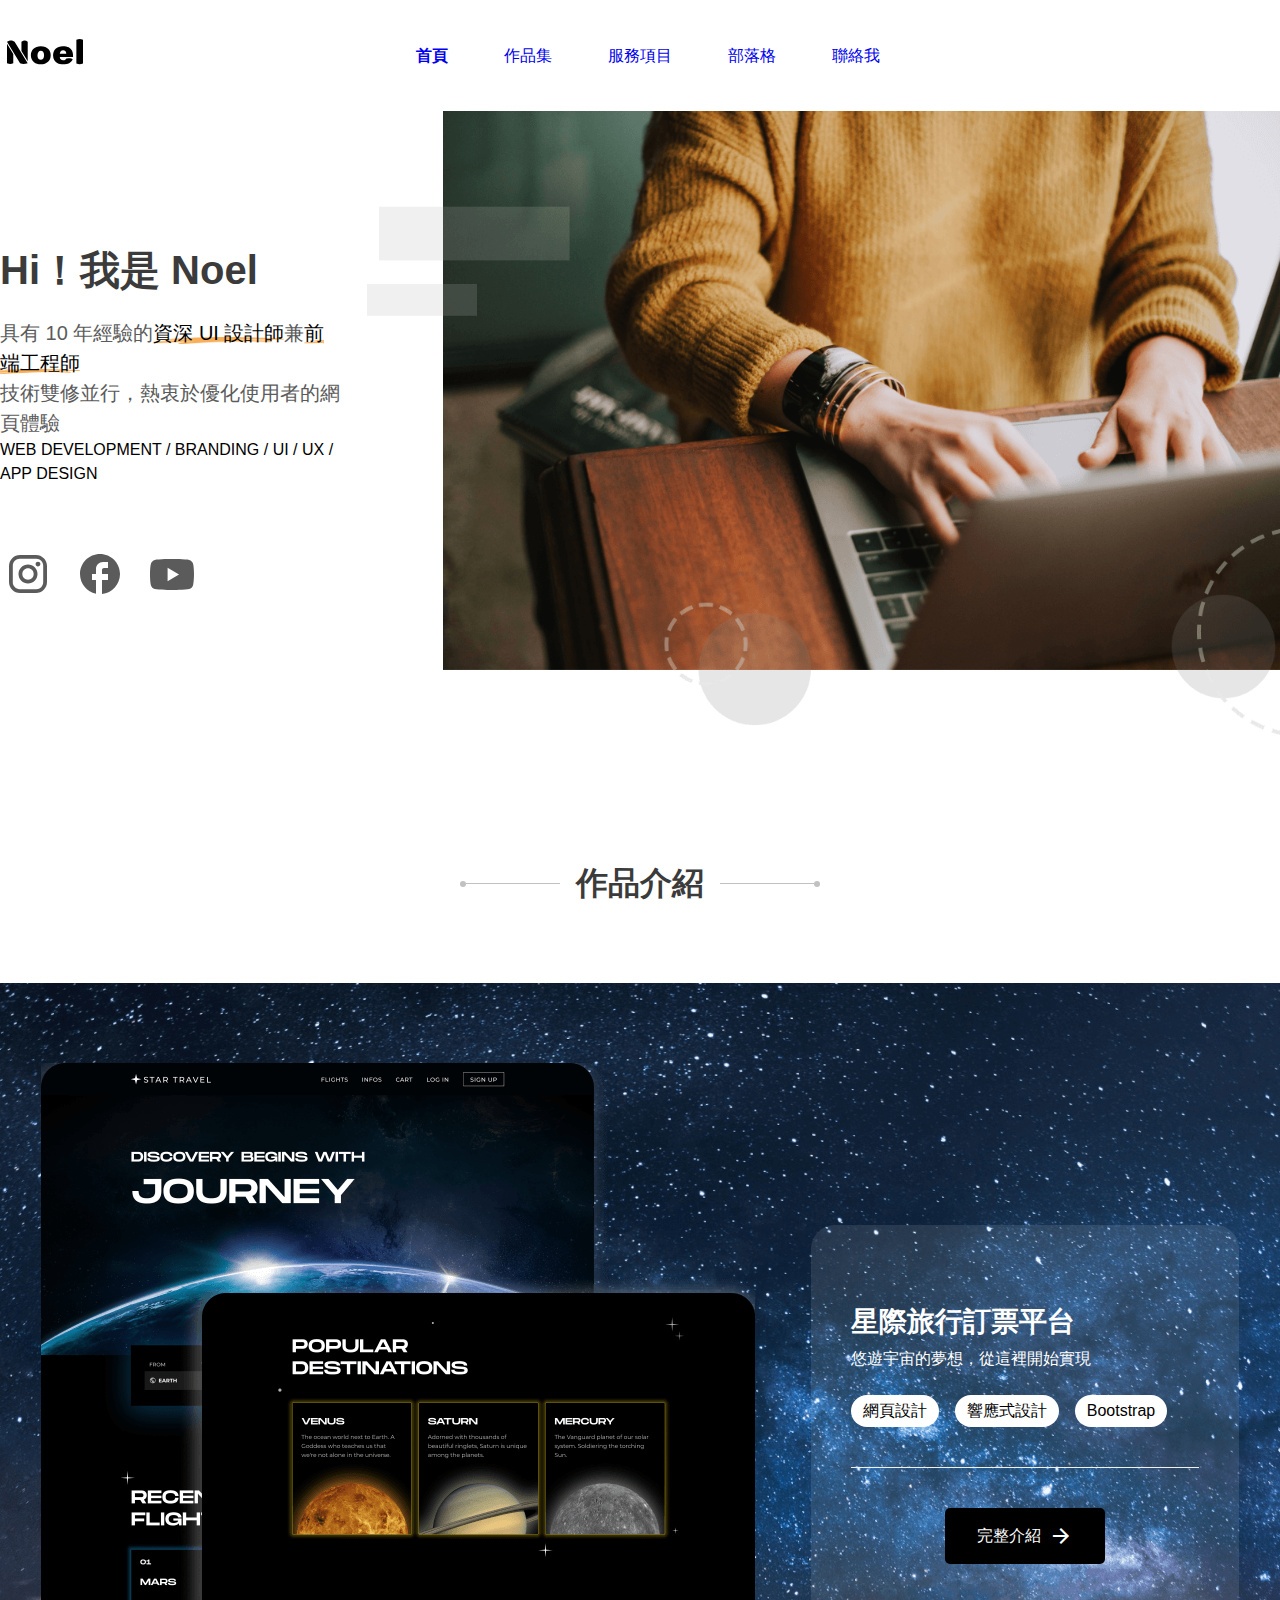
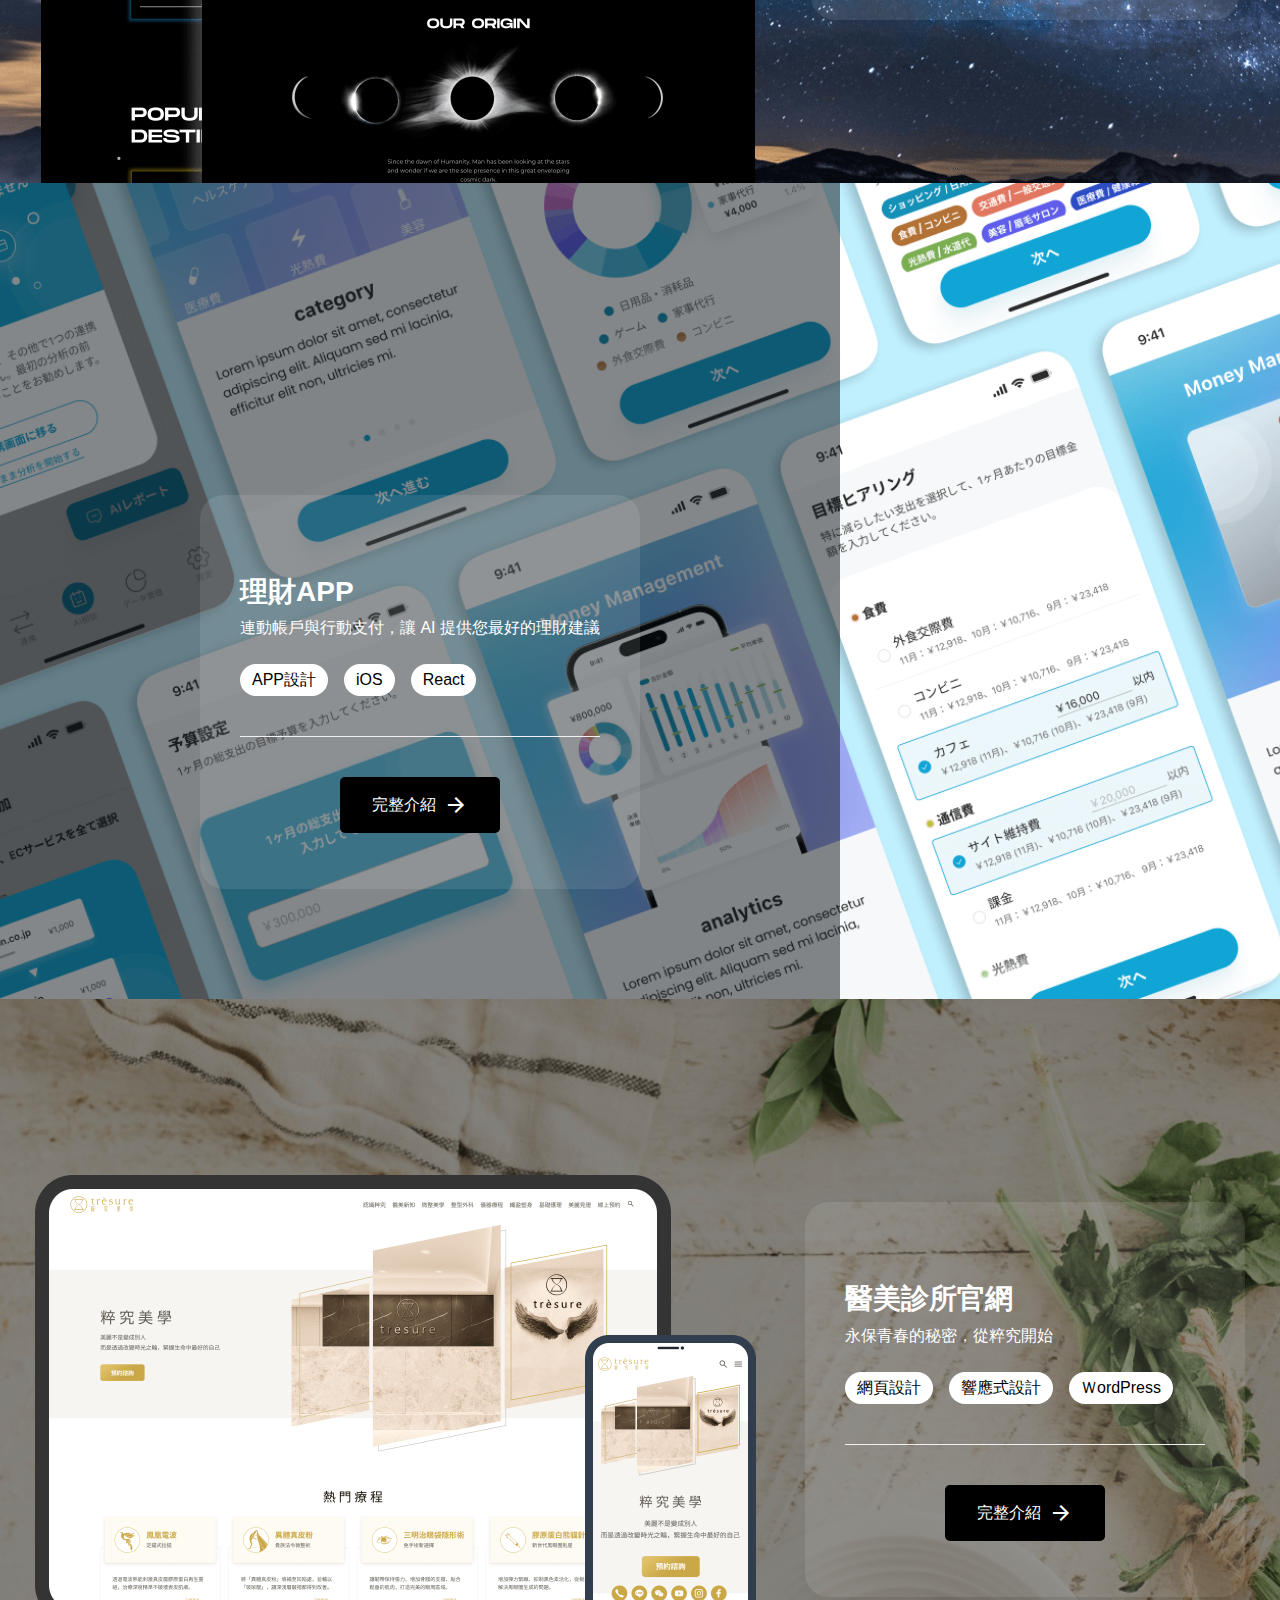
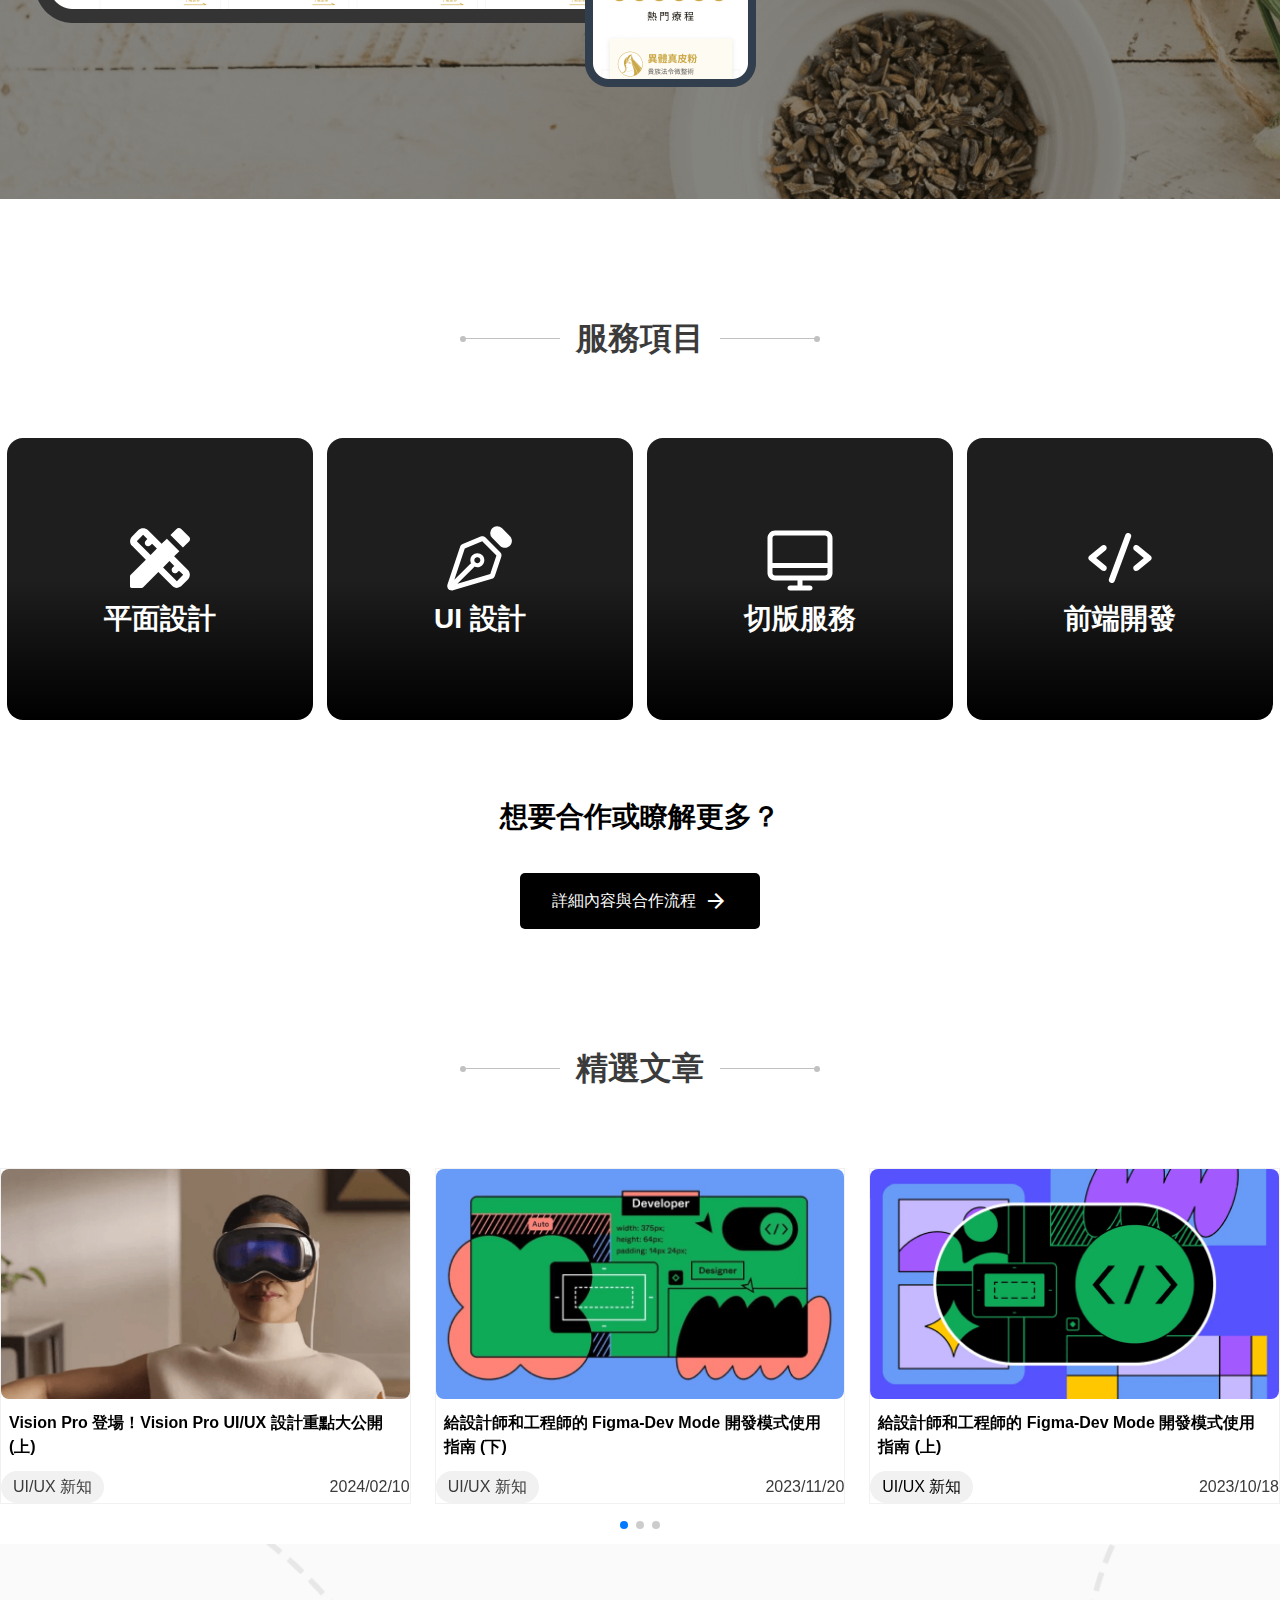
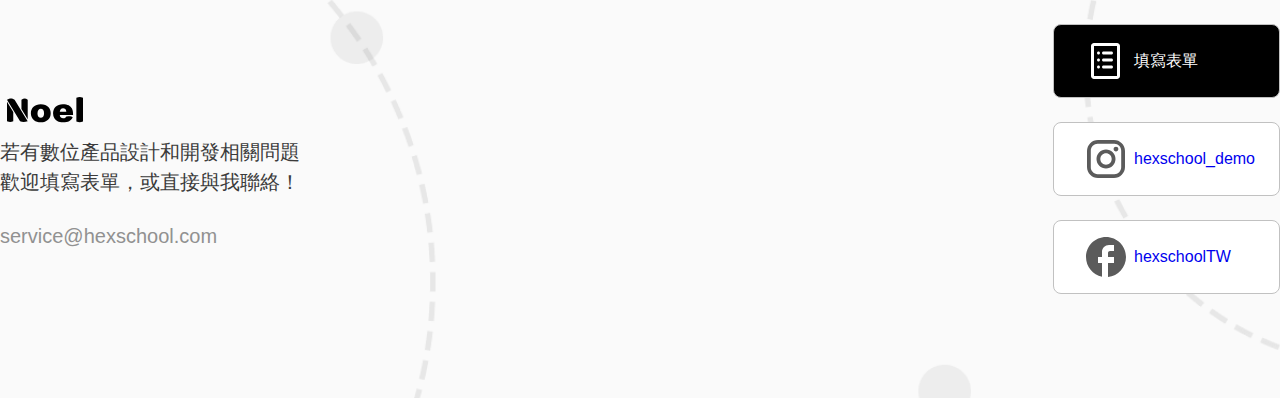
==== commit 696a31f4: "contact" ====
--- a/index.html
+++ b/index.html
@@ -11,7 +11,7 @@
       rel="stylesheet"
       href="https://cdn.jsdelivr.net/npm/swiper@11/swiper-bundle.min.css"
     />
-    <link rel="stylesheet" href="./styles/home.css" />
+    <link rel="stylesheet" href="./styles/all.css" />
     <title>2024 web camp</title>
   </head>
   <body>
--- a/styles/all.css
+++ b/styles/all.css
@@ -0,0 +1,3879 @@
+@charset "UTF-8";
+/* http://meyerweb.com/eric/tools/css/reset/ 
+   v2.0 | 20110126
+   License: none (public domain)
+*/
+html,
+body,
+div,
+span,
+applet,
+object,
+iframe,
+h1,
+h2,
+h3,
+h4,
+h5,
+h6,
+p,
+blockquote,
+pre,
+a,
+abbr,
+acronym,
+address,
+big,
+cite,
+code,
+del,
+dfn,
+em,
+img,
+ins,
+kbd,
+q,
+s,
+samp,
+small,
+strike,
+strong,
+sub,
+sup,
+tt,
+var,
+b,
+u,
+i,
+center,
+dl,
+dt,
+dd,
+ol,
+ul,
+li,
+fieldset,
+form,
+label,
+legend,
+table,
+caption,
+tbody,
+tfoot,
+thead,
+tr,
+th,
+td,
+article,
+aside,
+canvas,
+details,
+embed,
+figure,
+figcaption,
+footer,
+header,
+hgroup,
+menu,
+nav,
+output,
+ruby,
+section,
+summary,
+time,
+mark,
+audio,
+video {
+  margin: 0;
+  padding: 0;
+  border: 0;
+  font-size: 100%;
+  font: inherit;
+  vertical-align: baseline;
+}
+
+/* HTML5 display-role reset for older browsers */
+article,
+aside,
+details,
+figcaption,
+figure,
+footer,
+header,
+hgroup,
+menu,
+nav,
+section {
+  display: block;
+}
+
+body {
+  line-height: 1;
+}
+
+ol,
+ul {
+  list-style: none;
+}
+
+blockquote,
+q {
+  quotes: none;
+}
+
+blockquote:before,
+blockquote:after,
+q:before,
+q:after {
+  content: "";
+  content: none;
+}
+
+table {
+  border-collapse: collapse;
+  border-spacing: 0;
+}
+
+/* rwd img css, 可以當作是CSS Reset 其中一個*/
+img {
+  max-width: 100%;
+  height: auto;
+}
+
+/* 全域 border box */
+*,
+*::before,
+*::after {
+  box-sizing: border-box;
+}
+
+body {
+  font-family: "Noto Sans", sans-serif;
+  line-height: 1.5;
+}
+
+*,
+*::before,
+*::after {
+  box-sizing: border-box;
+}
+
+.container {
+  max-width: 1296px;
+  margin: 0 auto;
+}
+
+a {
+  text-decoration: none;
+}
+
+h2 {
+  font-size: 32px;
+  line-height: 38.4px;
+  color: #3b3b3b;
+  font-weight: 600;
+}
+
+h3 {
+  font-size: 28px;
+  line-height: 33.6px;
+  font-weight: 700;
+}
+
+h4 {
+  font-size: 24px;
+  line-height: 28.8px;
+  font-weight: 400;
+}
+
+h5 {
+  font-size: 20px;
+  line-height: 24x;
+  font-weight: 600;
+}
+
+.fs-4 {
+  font-size: 24px;
+  font-weight: 400;
+  line-height: 36px;
+}
+
+.fs-5 {
+  font-size: 20px;
+  line-height: 30px;
+  color: #5b5b5b;
+}
+
+.fs-6 {
+  font-size: 16px;
+  line-height: 24px;
+  color: #3b3b3b;
+}
+
+/* Text decorate */
+.mark {
+  background-color: #ffffff;
+  background-image: url("https://chichihuang93076.github.io/2024webcamp/images/icon/mark.png");
+  background-repeat: no-repeat;
+  background-position: bottom;
+  background-size: contain;
+}
+
+/* 線條和逗點 */
+.dot {
+  background-color: #c1c1c1;
+  width: 6px;
+  height: 6px;
+  border-radius: 50%;
+}
+
+.dot12 {
+  background-color: #e9e9e9;
+  width: 12px;
+  height: 12px;
+  border-radius: 50%;
+}
+
+.line94 {
+  background-color: #c1c1c1;
+  width: 94px;
+  height: 1px;
+}
+
+.line45 {
+  background-color: #c1c1c1;
+  width: 24px;
+  height: 2px;
+}
+
+.line46 {
+  background-color: #c1c1c1;
+  width: 41px;
+  height: 1px;
+}
+
+.line47 {
+  background-color: #1e1e1e;
+  width: 80px;
+  height: 2px;
+}
+
+.title-lg {
+  display: flex;
+  align-items: center;
+  justify-content: center;
+  margin: 0px 0px 80px 0px;
+}
+.title-lg h2 {
+  padding: 0px 16px 0px 16px;
+}
+
+.tag {
+  background-color: #ffffff;
+  border-radius: 16px;
+  padding: 4px 12px 4px 12px;
+}
+
+@media (max-width: 767px) {
+  .tag {
+    background-color: #f1f1f1;
+  }
+}
+body {
+  font-family: "Noto Sans", sans-serif;
+  line-height: 1.5;
+}
+
+*,
+*::before,
+*::after {
+  box-sizing: border-box;
+}
+
+.container {
+  max-width: 1296px;
+  margin: 0 auto;
+}
+
+a {
+  text-decoration: none;
+}
+
+h2 {
+  font-size: 32px;
+  line-height: 38.4px;
+  color: #3b3b3b;
+  font-weight: 600;
+}
+
+h3 {
+  font-size: 28px;
+  line-height: 33.6px;
+  font-weight: 700;
+}
+
+h4 {
+  font-size: 24px;
+  line-height: 28.8px;
+  font-weight: 400;
+}
+
+h5 {
+  font-size: 20px;
+  line-height: 24x;
+  font-weight: 600;
+}
+
+.fs-4 {
+  font-size: 24px;
+  font-weight: 400;
+  line-height: 36px;
+}
+
+.fs-5 {
+  font-size: 20px;
+  line-height: 30px;
+  color: #5b5b5b;
+}
+
+.fs-6 {
+  font-size: 16px;
+  line-height: 24px;
+  color: #3b3b3b;
+}
+
+/* Text decorate */
+.mark {
+  background-color: #ffffff;
+  background-image: url("https://chichihuang93076.github.io/2024webcamp/images/icon/mark.png");
+  background-repeat: no-repeat;
+  background-position: bottom;
+  background-size: contain;
+}
+
+/* 線條和逗點 */
+.dot {
+  background-color: #c1c1c1;
+  width: 6px;
+  height: 6px;
+  border-radius: 50%;
+}
+
+.dot12 {
+  background-color: #e9e9e9;
+  width: 12px;
+  height: 12px;
+  border-radius: 50%;
+}
+
+.line94 {
+  background-color: #c1c1c1;
+  width: 94px;
+  height: 1px;
+}
+
+.line45 {
+  background-color: #c1c1c1;
+  width: 24px;
+  height: 2px;
+}
+
+.line46 {
+  background-color: #c1c1c1;
+  width: 41px;
+  height: 1px;
+}
+
+.line47 {
+  background-color: #1e1e1e;
+  width: 80px;
+  height: 2px;
+}
+
+.title-lg {
+  display: flex;
+  align-items: center;
+  justify-content: center;
+  margin: 0px 0px 80px 0px;
+}
+.title-lg h2 {
+  padding: 0px 16px 0px 16px;
+}
+
+.tag {
+  background-color: #ffffff;
+  border-radius: 16px;
+  padding: 4px 12px 4px 12px;
+}
+
+@media (max-width: 767px) {
+  .tag {
+    background-color: #f1f1f1;
+  }
+}
+/* header */
+header {
+  padding: 32px 0px;
+  border-bottom: 1px;
+  border-color: #f1f1f1;
+}
+
+nav {
+  display: flex;
+  justify-content: flex-start;
+  align-items: center;
+  position: relative;
+}
+nav .logo {
+  margin-right: 318px;
+}
+
+.navbar-nav {
+  display: flex;
+  align-items: center;
+  flex-direction: row;
+  gap: 40px;
+}
+
+.nav-item {
+  display: inline-block;
+  text-align: center;
+  position: relative;
+}
+
+.border_corner {
+  position: absolute;
+  width: 8px;
+  height: 8px;
+  opacity: 0;
+}
+
+.border-corner-top-left {
+  border-top: 1px solid #919191;
+  border-left: 1px solid #919191;
+  left: 0px;
+  top: 0px;
+}
+
+.border-corner-top-right {
+  border-top: 1px solid #919191;
+  border-right: 1px solid #919191;
+  top: 0px;
+  right: 0px;
+}
+
+.border-corner-bottom-left {
+  left: 0px;
+  bottom: 0px;
+  border-bottom: 1px solid #919191;
+  border-left: 1px solid #919191;
+}
+
+.border-corner-bottom-right {
+  border-bottom: 1px solid #919191;
+  border-right: 1px solid #919191;
+  right: 0px;
+  bottom: 0px;
+}
+
+.nav-item:hover .border_corner {
+  opacity: 1;
+}
+
+.nav-link {
+  display: block;
+  text-decoration: none;
+  padding: 4px 8px;
+}
+
+.nav-link.active {
+  border: 1px #f1f1f1;
+  font-weight: 600;
+}
+
+.menu-btn {
+  display: none;
+  cursor: pointer;
+}
+
+.menu-btn .menu-icon {
+  display: none;
+}
+
+.menu-control:checked + .menu-btn .open {
+  display: none;
+}
+
+.menu-control:checked + .menu-btn .close {
+  display: inline;
+}
+
+.menu-control:not(:checked) + .menu-btn .open {
+  display: inline;
+}
+
+.menu-control:not(:checked) + .menu-btn .close {
+  display: none;
+}
+
+.menu-control {
+  display: none;
+}
+
+@media (max-width: 767px) {
+  header {
+    padding: 8px 12px;
+  }
+  nav {
+    flex-wrap: wrap;
+    justify-content: space-between;
+  }
+  nav a.logo {
+    margin-right: 0px;
+  }
+  .navbar-nav {
+    position: absolute;
+    top: 44px;
+    flex-direction: column;
+    width: 100%;
+    display: block;
+    text-align: center;
+    background-color: #fff;
+    z-index: 1;
+  }
+  .navbar-nav .nav-item .nav-link {
+    display: inline-block;
+    font-size: 20px;
+    text-decoration: none;
+    color: #000;
+    padding: 4px 8px;
+    position: relative;
+  }
+  ul.navbar-nav.close {
+    display: none;
+  }
+  .menu-btn {
+    display: block;
+  }
+  .menu {
+    display: none;
+  }
+  .menu-control:checked ~ .navbar-nav {
+    display: flex;
+    width: 100%;
+    flex-direction: column;
+    align-items: center;
+  }
+}
+/* heroHome */
+.heroHome {
+  display: flex;
+  align-items: center;
+}
+
+.heroDesc {
+  margin-right: 24px;
+}
+.heroDesc h1 {
+  font-size: 40px;
+  font-weight: 600;
+  line-height: 48px;
+  color: #3b3b3b;
+  padding-bottom: 24px;
+}
+
+.heroimg .hero-sm {
+  display: none;
+}
+
+.herolink {
+  display: flex;
+  padding-top: 60px;
+}
+.herolink .icon-link {
+  padding-right: 16px;
+}
+
+/* workHome starTravel  */
+.workHome {
+  padding-top: 120px;
+}
+
+.starTravel {
+  background-image: url("https://chichihuang93076.github.io/2024webcamp/images/homepage-work1-bg.png");
+  background-size: cover;
+  background-repeat: no-repeat;
+  background-position: center center;
+  display: flex;
+  justify-content: center;
+  padding-top: 80px;
+}
+
+.ticketSite {
+  align-self: center;
+  background: rgba(255, 255, 255, 0.1);
+  border-radius: 24px;
+  display: flex;
+  flex-direction: column;
+  align-items: center;
+  padding-bottom: 56px;
+  margin-left: 56px;
+}
+
+.ticketContent {
+  margin: 80px 40px 40px 40px;
+  border-bottom: 1px solid rgb(241, 241, 241);
+}
+.ticketContent h3 {
+  color: #ffffff;
+  padding-bottom: 8px;
+}
+.ticketContent p {
+  color: #ffffff;
+  padding-bottom: 24px;
+}
+.ticketContent ul {
+  display: flex;
+  padding-right: 16px;
+  padding-bottom: 40px;
+}
+.ticketContent ul li {
+  margin-right: 16px;
+}
+
+.btn-lg {
+  display: flex;
+  align-items: center;
+  padding: 16px 32px 16px 32px;
+  border-radius: 5px;
+  background-color: #000;
+  color: #ffffff;
+}
+.btn-lg a {
+  display: block;
+  text-align: center;
+  text-decoration: none;
+  color: #fff;
+  padding-right: 8px;
+}
+
+/* financialApp  */
+.financialApp {
+  background-image: url("https://chichihuang93076.github.io/2024webcamp/images/homepage-work2-lg.png");
+  background-size: cover;
+  background-repeat: no-repeat;
+  background-position: center center;
+  display: flex;
+  justify-content: flex-start;
+}
+.financialApp .ticketSite {
+  margin: 312px 200px 110px 200px;
+}
+
+.rectangle3843 {
+  background: rgba(10, 16, 19, 0.5);
+}
+
+/* medicalBeauty  */
+.medicalBeauty {
+  background-image: linear-gradient(rgba(13, 12, 7, 0.5), rgba(13, 12, 7, 0.5)), url("https://chichihuang93076.github.io/2024webcamp/images/homepage-work3-bg.png");
+  background-size: cover;
+  background-repeat: no-repeat;
+  background-position: center center;
+  display: flex;
+  justify-content: center;
+}
+.medicalBeauty .ticketSite {
+  margin-left: 49px;
+  margin-top: 200px;
+  margin-bottom: 200px;
+}
+.medicalBeauty .beautyimg {
+  margin-top: 176px;
+  margin-bottom: 112px;
+}
+
+/* ServiceHome */
+.serviceHome {
+  padding-top: 120px;
+}
+
+.services {
+  display: flex;
+  justify-content: space-around;
+}
+
+.serviceCard {
+  width: 306px;
+  padding: 80px 0px;
+  border-radius: 16px;
+  background: linear-gradient(rgb(30, 30, 30), rgb(30, 30, 30), rgb(0, 0, 0)), url("https://chichihuang93076.github.io/2024webcamp/images/service-item-bg.png");
+  background-size: cover;
+  background-repeat: no-repeat;
+  display: flex;
+  flex-direction: column;
+  align-items: center;
+}
+.serviceCard h3 {
+  color: #fff;
+  line-height: 42px;
+}
+
+.setviceNote {
+  margin: 80px 0px 120px 0px;
+  display: flex;
+  flex-direction: column;
+  align-items: center;
+}
+.setviceNote h3 {
+  margin-bottom: 40px;
+}
+
+/* Article Home*/
+.articleHome {
+  margin-bottom: 120px;
+}
+
+.articleCard {
+  border: 1px solid #f1f1f1;
+  margin-bottom: 40px;
+}
+.articleCard .article-img img {
+  border-radius: 8px 8px 8px 8px;
+  display: block;
+  width: 100%;
+  height: auto;
+}
+.articleCard .article-desc {
+  /*flex-grow: 1;*/
+  font-size: 16px;
+  line-height: 24px;
+  font-weight: bold;
+  padding: 12px 8px 12px 8px;
+}
+.articleCard .article-tag {
+  display: flex;
+  justify-content: space-between;
+  align-items: center;
+}
+.articleCard .article-tag .tag {
+  background: rgb(241, 241, 241);
+  padding: 4px 12px 4px 12px;
+  border-radius: 16px;
+}
+
+@media (max-width: 767px) {
+  .heroHome {
+    flex-direction: column-reverse;
+  }
+  .heroHome .heroDesc {
+    margin-right: 0px;
+    padding: 40px 0px 40px 0px;
+    text-align: center;
+  }
+  .heroimg .hero-lg {
+    display: none;
+  }
+  .heroimg .hero-sm {
+    display: block;
+  }
+  .starTravel {
+    background-image: none;
+    flex-direction: column;
+  }
+  .starTravel .starimg {
+    padding: 93px 40px 0px 40px;
+    background-image: url("https://chichihuang93076.github.io/2024webcamp/images/homepage-work1-bg.png");
+    background-size: cover;
+    background-repeat: no-repeat;
+    background-position: center center;
+  }
+  .ticketSite {
+    padding-bottom: 0px;
+    margin-left: 0px;
+    padding: 0px 24px 48px 24px;
+  }
+  .ticketContent {
+    margin: 24px 24px 20px 24px;
+  }
+  .ticketContent h3,
+  .ticketContent p {
+    color: #1e1e1e;
+  }
+  .ticketContent ul {
+    padding-right: 0px;
+    padding-bottom: 0px;
+    justify-content: space-around;
+  }
+  .financialApp {
+    background-image: none;
+    flex-direction: column;
+  }
+  .financialApp .ticketSite {
+    margin: 0px;
+  }
+  .financialApp .rectangle3843 {
+    background: none;
+  }
+  .medicalBeauty {
+    background-image: none;
+    flex-direction: column;
+  }
+  .medicalBeauty .beautyimg {
+    margin: 0px;
+    background-image: url("https://chichihuang93076.github.io/2024webcamp/images/homepage-work3-bg.png");
+    background-size: cover;
+    background-repeat: no-repeat;
+    background-position: center center;
+    padding: 90px 40px;
+  }
+  .medicalBeauty .ticketSite {
+    margin: 0px;
+  }
+  .services {
+    flex-direction: column;
+    margin: 0px;
+  }
+  .services .serviceCard {
+    margin-bottom: 24px;
+    align-self: center;
+  }
+  .articles {
+    padding: 0px 12px;
+  }
+  .articles .articleCard .article-desc {
+    padding: 16px 8px 16px 8px;
+  }
+  .articles .articleCard .article-tag {
+    padding: 0px 8px;
+  }
+}
+/* http://meyerweb.com/eric/tools/css/reset/ 
+   v2.0 | 20110126
+   License: none (public domain)
+*/
+html,
+body,
+div,
+span,
+applet,
+object,
+iframe,
+h1,
+h2,
+h3,
+h4,
+h5,
+h6,
+p,
+blockquote,
+pre,
+a,
+abbr,
+acronym,
+address,
+big,
+cite,
+code,
+del,
+dfn,
+em,
+img,
+ins,
+kbd,
+q,
+s,
+samp,
+small,
+strike,
+strong,
+sub,
+sup,
+tt,
+var,
+b,
+u,
+i,
+center,
+dl,
+dt,
+dd,
+ol,
+ul,
+li,
+fieldset,
+form,
+label,
+legend,
+table,
+caption,
+tbody,
+tfoot,
+thead,
+tr,
+th,
+td,
+article,
+aside,
+canvas,
+details,
+embed,
+figure,
+figcaption,
+footer,
+header,
+hgroup,
+menu,
+nav,
+output,
+ruby,
+section,
+summary,
+time,
+mark,
+audio,
+video {
+  margin: 0;
+  padding: 0;
+  border: 0;
+  font-size: 100%;
+  font: inherit;
+  vertical-align: baseline;
+}
+
+/* HTML5 display-role reset for older browsers */
+article,
+aside,
+details,
+figcaption,
+figure,
+footer,
+header,
+hgroup,
+menu,
+nav,
+section {
+  display: block;
+}
+
+body {
+  line-height: 1;
+}
+
+ol,
+ul {
+  list-style: none;
+}
+
+blockquote,
+q {
+  quotes: none;
+}
+
+blockquote:before,
+blockquote:after,
+q:before,
+q:after {
+  content: "";
+  content: none;
+}
+
+table {
+  border-collapse: collapse;
+  border-spacing: 0;
+}
+
+/* rwd img css, 可以當作是CSS Reset 其中一個*/
+img {
+  max-width: 100%;
+  height: auto;
+}
+
+/* 全域 border box */
+*,
+*::before,
+*::after {
+  box-sizing: border-box;
+}
+
+body {
+  font-family: "Noto Sans", sans-serif;
+  line-height: 1.5;
+}
+
+*,
+*::before,
+*::after {
+  box-sizing: border-box;
+}
+
+.container {
+  max-width: 1296px;
+  margin: 0 auto;
+}
+
+a {
+  text-decoration: none;
+}
+
+h2 {
+  font-size: 32px;
+  line-height: 38.4px;
+  color: #3b3b3b;
+  font-weight: 600;
+}
+
+h3 {
+  font-size: 28px;
+  line-height: 33.6px;
+  font-weight: 700;
+}
+
+h4 {
+  font-size: 24px;
+  line-height: 28.8px;
+  font-weight: 400;
+}
+
+h5 {
+  font-size: 20px;
+  line-height: 24x;
+  font-weight: 600;
+}
+
+.fs-4 {
+  font-size: 24px;
+  font-weight: 400;
+  line-height: 36px;
+}
+
+.fs-5 {
+  font-size: 20px;
+  line-height: 30px;
+  color: #5b5b5b;
+}
+
+.fs-6 {
+  font-size: 16px;
+  line-height: 24px;
+  color: #3b3b3b;
+}
+
+/* Text decorate */
+.mark {
+  background-color: #ffffff;
+  background-image: url("https://chichihuang93076.github.io/2024webcamp/images/icon/mark.png");
+  background-repeat: no-repeat;
+  background-position: bottom;
+  background-size: contain;
+}
+
+/* 線條和逗點 */
+.dot {
+  background-color: #c1c1c1;
+  width: 6px;
+  height: 6px;
+  border-radius: 50%;
+}
+
+.dot12 {
+  background-color: #e9e9e9;
+  width: 12px;
+  height: 12px;
+  border-radius: 50%;
+}
+
+.line94 {
+  background-color: #c1c1c1;
+  width: 94px;
+  height: 1px;
+}
+
+.line45 {
+  background-color: #c1c1c1;
+  width: 24px;
+  height: 2px;
+}
+
+.line46 {
+  background-color: #c1c1c1;
+  width: 41px;
+  height: 1px;
+}
+
+.line47 {
+  background-color: #1e1e1e;
+  width: 80px;
+  height: 2px;
+}
+
+.title-lg {
+  display: flex;
+  align-items: center;
+  justify-content: center;
+  margin: 0px 0px 80px 0px;
+}
+.title-lg h2 {
+  padding: 0px 16px 0px 16px;
+}
+
+.tag {
+  background-color: #ffffff;
+  border-radius: 16px;
+  padding: 4px 12px 4px 12px;
+}
+
+@media (max-width: 767px) {
+  .tag {
+    background-color: #f1f1f1;
+  }
+}
+body {
+  font-family: "Noto Sans", sans-serif;
+  line-height: 1.5;
+}
+
+*,
+*::before,
+*::after {
+  box-sizing: border-box;
+}
+
+.container {
+  max-width: 1296px;
+  margin: 0 auto;
+}
+
+a {
+  text-decoration: none;
+}
+
+h2 {
+  font-size: 32px;
+  line-height: 38.4px;
+  color: #3b3b3b;
+  font-weight: 600;
+}
+
+h3 {
+  font-size: 28px;
+  line-height: 33.6px;
+  font-weight: 700;
+}
+
+h4 {
+  font-size: 24px;
+  line-height: 28.8px;
+  font-weight: 400;
+}
+
+h5 {
+  font-size: 20px;
+  line-height: 24x;
+  font-weight: 600;
+}
+
+.fs-4 {
+  font-size: 24px;
+  font-weight: 400;
+  line-height: 36px;
+}
+
+.fs-5 {
+  font-size: 20px;
+  line-height: 30px;
+  color: #5b5b5b;
+}
+
+.fs-6 {
+  font-size: 16px;
+  line-height: 24px;
+  color: #3b3b3b;
+}
+
+/* Text decorate */
+.mark {
+  background-color: #ffffff;
+  background-image: url("https://chichihuang93076.github.io/2024webcamp/images/icon/mark.png");
+  background-repeat: no-repeat;
+  background-position: bottom;
+  background-size: contain;
+}
+
+/* 線條和逗點 */
+.dot {
+  background-color: #c1c1c1;
+  width: 6px;
+  height: 6px;
+  border-radius: 50%;
+}
+
+.dot12 {
+  background-color: #e9e9e9;
+  width: 12px;
+  height: 12px;
+  border-radius: 50%;
+}
+
+.line94 {
+  background-color: #c1c1c1;
+  width: 94px;
+  height: 1px;
+}
+
+.line45 {
+  background-color: #c1c1c1;
+  width: 24px;
+  height: 2px;
+}
+
+.line46 {
+  background-color: #c1c1c1;
+  width: 41px;
+  height: 1px;
+}
+
+.line47 {
+  background-color: #1e1e1e;
+  width: 80px;
+  height: 2px;
+}
+
+.title-lg {
+  display: flex;
+  align-items: center;
+  justify-content: center;
+  margin: 0px 0px 80px 0px;
+}
+.title-lg h2 {
+  padding: 0px 16px 0px 16px;
+}
+
+.tag {
+  background-color: #ffffff;
+  border-radius: 16px;
+  padding: 4px 12px 4px 12px;
+}
+
+@media (max-width: 767px) {
+  .tag {
+    background-color: #f1f1f1;
+  }
+}
+/* header */
+header {
+  padding: 32px 0px;
+  border-bottom: 1px;
+  border-color: #f1f1f1;
+}
+
+nav {
+  display: flex;
+  justify-content: flex-start;
+  align-items: center;
+  position: relative;
+}
+nav .logo {
+  margin-right: 318px;
+}
+
+.navbar-nav {
+  display: flex;
+  align-items: center;
+  flex-direction: row;
+  gap: 40px;
+}
+
+.nav-item {
+  display: inline-block;
+  text-align: center;
+  position: relative;
+}
+
+.border_corner {
+  position: absolute;
+  width: 8px;
+  height: 8px;
+  opacity: 0;
+}
+
+.border-corner-top-left {
+  border-top: 1px solid #919191;
+  border-left: 1px solid #919191;
+  left: 0px;
+  top: 0px;
+}
+
+.border-corner-top-right {
+  border-top: 1px solid #919191;
+  border-right: 1px solid #919191;
+  top: 0px;
+  right: 0px;
+}
+
+.border-corner-bottom-left {
+  left: 0px;
+  bottom: 0px;
+  border-bottom: 1px solid #919191;
+  border-left: 1px solid #919191;
+}
+
+.border-corner-bottom-right {
+  border-bottom: 1px solid #919191;
+  border-right: 1px solid #919191;
+  right: 0px;
+  bottom: 0px;
+}
+
+.nav-item:hover .border_corner {
+  opacity: 1;
+}
+
+.nav-link {
+  display: block;
+  text-decoration: none;
+  padding: 4px 8px;
+}
+
+.nav-link.active {
+  border: 1px #f1f1f1;
+  font-weight: 600;
+}
+
+.menu-btn {
+  display: none;
+  cursor: pointer;
+}
+
+.menu-btn .menu-icon {
+  display: none;
+}
+
+.menu-control:checked + .menu-btn .open {
+  display: none;
+}
+
+.menu-control:checked + .menu-btn .close {
+  display: inline;
+}
+
+.menu-control:not(:checked) + .menu-btn .open {
+  display: inline;
+}
+
+.menu-control:not(:checked) + .menu-btn .close {
+  display: none;
+}
+
+.menu-control {
+  display: none;
+}
+
+@media (max-width: 767px) {
+  header {
+    padding: 8px 12px;
+  }
+  nav {
+    flex-wrap: wrap;
+    justify-content: space-between;
+  }
+  nav a.logo {
+    margin-right: 0px;
+  }
+  .navbar-nav {
+    position: absolute;
+    top: 44px;
+    flex-direction: column;
+    width: 100%;
+    display: block;
+    text-align: center;
+    background-color: #fff;
+    z-index: 1;
+  }
+  .navbar-nav .nav-item .nav-link {
+    display: inline-block;
+    font-size: 20px;
+    text-decoration: none;
+    color: #000;
+    padding: 4px 8px;
+    position: relative;
+  }
+  ul.navbar-nav.close {
+    display: none;
+  }
+  .menu-btn {
+    display: block;
+  }
+  .menu {
+    display: none;
+  }
+  .menu-control:checked ~ .navbar-nav {
+    display: flex;
+    width: 100%;
+    flex-direction: column;
+    align-items: center;
+  }
+}
+body {
+  font-family: "Noto Sans", sans-serif;
+  line-height: 1.5;
+}
+
+*,
+*::before,
+*::after {
+  box-sizing: border-box;
+}
+
+.container {
+  max-width: 1296px;
+  margin: 0 auto;
+}
+
+a {
+  text-decoration: none;
+}
+
+h2 {
+  font-size: 32px;
+  line-height: 38.4px;
+  color: #3b3b3b;
+  font-weight: 600;
+}
+
+h3 {
+  font-size: 28px;
+  line-height: 33.6px;
+  font-weight: 700;
+}
+
+h4 {
+  font-size: 24px;
+  line-height: 28.8px;
+  font-weight: 400;
+}
+
+h5 {
+  font-size: 20px;
+  line-height: 24x;
+  font-weight: 600;
+}
+
+.fs-4 {
+  font-size: 24px;
+  font-weight: 400;
+  line-height: 36px;
+}
+
+.fs-5 {
+  font-size: 20px;
+  line-height: 30px;
+  color: #5b5b5b;
+}
+
+.fs-6 {
+  font-size: 16px;
+  line-height: 24px;
+  color: #3b3b3b;
+}
+
+/* Text decorate */
+.mark {
+  background-color: #ffffff;
+  background-image: url("https://chichihuang93076.github.io/2024webcamp/images/icon/mark.png");
+  background-repeat: no-repeat;
+  background-position: bottom;
+  background-size: contain;
+}
+
+/* 線條和逗點 */
+.dot {
+  background-color: #c1c1c1;
+  width: 6px;
+  height: 6px;
+  border-radius: 50%;
+}
+
+.dot12 {
+  background-color: #e9e9e9;
+  width: 12px;
+  height: 12px;
+  border-radius: 50%;
+}
+
+.line94 {
+  background-color: #c1c1c1;
+  width: 94px;
+  height: 1px;
+}
+
+.line45 {
+  background-color: #c1c1c1;
+  width: 24px;
+  height: 2px;
+}
+
+.line46 {
+  background-color: #c1c1c1;
+  width: 41px;
+  height: 1px;
+}
+
+.line47 {
+  background-color: #1e1e1e;
+  width: 80px;
+  height: 2px;
+}
+
+.title-lg {
+  display: flex;
+  align-items: center;
+  justify-content: center;
+  margin: 0px 0px 80px 0px;
+}
+.title-lg h2 {
+  padding: 0px 16px 0px 16px;
+}
+
+.tag {
+  background-color: #ffffff;
+  border-radius: 16px;
+  padding: 4px 12px 4px 12px;
+}
+
+@media (max-width: 767px) {
+  .tag {
+    background-color: #f1f1f1;
+  }
+}
+/* footer */
+footer {
+  background-image: linear-gradient(rgba(250, 250, 250, 0), rgba(250, 250, 250, 0)), url("https://chichihuang93076.github.io/2024webcamp/images/footer-bg-lg.png");
+  background-size: cover;
+  background-repeat: no-repeat;
+  background-position: center center;
+}
+
+.footer-inner {
+  display: flex;
+  justify-content: space-between;
+  align-items: center;
+  padding: 80px 0px;
+}
+
+.footerDesc a {
+  margin-bottom: 24px;
+}
+.footerDesc p {
+  color: #3b3b3b;
+}
+.footerDesc .footer-mail {
+  padding-top: 24px;
+  color: #919191;
+}
+
+.footerLink {
+  display: flex;
+  flex-direction: column;
+}
+.footerLink li {
+  margin-bottom: 24px;
+}
+
+.linkBtn {
+  padding: 8px 24px 8px 24px;
+  border-radius: 8px;
+  background-color: #ffffff;
+  border: 1px solid #c1c1c1;
+  text-align: center;
+  text-decoration: none;
+  display: flex;
+  flex-direction: row;
+  align-items: center;
+}
+
+.linkBtn.active,
+.linkBtn.active:hover {
+  background-color: #000000;
+  color: white;
+}
+
+@media (max-width: 767px) {
+  footer {
+    background-image: linear-gradient(rgba(250, 250, 250, 0), rgba(250, 250, 250, 0)), url("https://chichihuang93076.github.io/2024webcamp/images/footer-bg-sm.png");
+    background-size: cover;
+    background-repeat: no-repeat;
+    background-position: center center;
+  }
+  .footer-inner {
+    display: flex;
+    flex-direction: column;
+    justify-content: flex-start;
+    align-items: center;
+    padding: 40px 12px 0px 12px;
+  }
+  .footerDesc {
+    text-align: center;
+    margin-bottom: 40px;
+  }
+  .linkBtn {
+    padding: 8px 24px 8px 24px;
+  }
+}
+.navbar {
+  justify-content: flex-start;
+}
+.navbar a.logo {
+  margin-right: 318px;
+}
+
+.titles {
+  background-color: #fafafa;
+  padding: 80px 0px 80px 0px;
+  display: flex;
+  flex-direction: column;
+  align-items: center;
+}
+.titles .title {
+  position: relative;
+  padding: 59px 71px;
+  margin-bottom: 24px;
+  text-align: center;
+}
+.titles .title .quote-left {
+  position: absolute;
+  top: 0px;
+  left: 0px;
+}
+.titles .title .quote-right {
+  position: absolute;
+  bottom: 0px;
+  right: 0px;
+}
+
+.titleDesc {
+  display: flex;
+}
+.titleDesc .titleCard {
+  display: flex;
+  flex-direction: column;
+  align-items: center;
+  text-align: center;
+  width: 298px;
+  margin-right: 40px;
+}
+
+.works_list {
+  display: flex;
+  justify-content: space-between;
+  flex-wrap: wrap;
+}
+
+.works_card {
+  width: calc(50% - 12px);
+  display: flex;
+  flex-wrap: wrap;
+  flex-direction: column;
+  margin-top: 80px;
+}
+
+.works_card img {
+  display: block;
+  width: 100%;
+  border: 1px solid #f1f1f1;
+  border-radius: 8px;
+  margin-bottom: 16px;
+}
+
+.works_card .works_desc {
+  padding: 0px 16px 0px 16px;
+}
+
+.works_card h2 {
+  color: #3b3b3b;
+  font-size: 28px;
+  font-weight: 700;
+  line-height: 33.6px;
+  margin-bottom: 8px;
+}
+
+.works_card p {
+  margin-bottom: 24px;
+}
+
+.works_tags {
+  display: flex;
+}
+
+.works_tags li {
+  background-color: #f1f1f1;
+  padding: 4px 12px 4px 12px;
+  border-radius: 16px;
+  margin-right: 16px;
+}
+
+/* pagination */
+.pagination {
+  padding: 72px 0px 120px 0px;
+}
+.pagination .paginationList {
+  display: flex;
+  justify-content: center;
+}
+.pagination .paginationList p {
+  font-size: 16px;
+}
+.pagination .paginationList li {
+  width: 40px;
+  margin-right: 16px;
+}
+.pagination .paginationList li a {
+  display: block;
+  text-align: center;
+  align-items: center;
+  text-decoration: none;
+  color: #020202;
+  padding: 2px 13px;
+  border-radius: 4px;
+}
+.pagination .paginationList li a.active {
+  background-color: #020202;
+  color: #ffffff;
+}
+
+/*  modal */
+.modalHeader {
+  text-align: center;
+}
+.modalHeader .modalDesc {
+  display: flex;
+  padding: 40px 56px;
+}
+.modalHeader .modalDesc .desc1 {
+  padding-right: 72px;
+}
+.modalHeader .modalDesc .desc2 {
+  width: 55%;
+  padding-left: 24px;
+  border-left: 1px solid #C1C1C1;
+}
+.modalHeader .modalDesc .desc2 p {
+  margin-bottom: 8px;
+}
+
+.madalContent {
+  text-align: center;
+  background: #FAFAFA;
+  padding: 80px 0px;
+}
+.madalContent .modalCard {
+  padding-bottom: 56px;
+}
+.madalContent .modalCard img {
+  margin-bottom: 24px;
+  border-radius: 20px;
+}
+.madalContent .modalCard h4 {
+  margin-bottom: 16px;
+}
+
+@media (max-width: 767px) {
+  .navbar {
+    justify-content: space-between;
+  }
+  .navbar a.logo {
+    margin-right: 0px;
+  }
+  .titleDesc {
+    flex-direction: column;
+  }
+  .titleDesc .titleCard {
+    width: 235px;
+    margin-bottom: 20px;
+    margin-right: 0px;
+  }
+  .works_list {
+    flex-direction: column;
+    margin: 0px 12px;
+  }
+  .works_list .works_card {
+    width: 100%;
+    margin-bottom: 48px;
+  }
+}
+/* http://meyerweb.com/eric/tools/css/reset/ 
+   v2.0 | 20110126
+   License: none (public domain)
+*/
+html,
+body,
+div,
+span,
+applet,
+object,
+iframe,
+h1,
+h2,
+h3,
+h4,
+h5,
+h6,
+p,
+blockquote,
+pre,
+a,
+abbr,
+acronym,
+address,
+big,
+cite,
+code,
+del,
+dfn,
+em,
+img,
+ins,
+kbd,
+q,
+s,
+samp,
+small,
+strike,
+strong,
+sub,
+sup,
+tt,
+var,
+b,
+u,
+i,
+center,
+dl,
+dt,
+dd,
+ol,
+ul,
+li,
+fieldset,
+form,
+label,
+legend,
+table,
+caption,
+tbody,
+tfoot,
+thead,
+tr,
+th,
+td,
+article,
+aside,
+canvas,
+details,
+embed,
+figure,
+figcaption,
+footer,
+header,
+hgroup,
+menu,
+nav,
+output,
+ruby,
+section,
+summary,
+time,
+mark,
+audio,
+video {
+  margin: 0;
+  padding: 0;
+  border: 0;
+  font-size: 100%;
+  font: inherit;
+  vertical-align: baseline;
+}
+
+/* HTML5 display-role reset for older browsers */
+article,
+aside,
+details,
+figcaption,
+figure,
+footer,
+header,
+hgroup,
+menu,
+nav,
+section {
+  display: block;
+}
+
+body {
+  line-height: 1;
+}
+
+ol,
+ul {
+  list-style: none;
+}
+
+blockquote,
+q {
+  quotes: none;
+}
+
+blockquote:before,
+blockquote:after,
+q:before,
+q:after {
+  content: "";
+  content: none;
+}
+
+table {
+  border-collapse: collapse;
+  border-spacing: 0;
+}
+
+/* rwd img css, 可以當作是CSS Reset 其中一個*/
+img {
+  max-width: 100%;
+  height: auto;
+}
+
+/* 全域 border box */
+*,
+*::before,
+*::after {
+  box-sizing: border-box;
+}
+
+body {
+  font-family: "Noto Sans", sans-serif;
+  line-height: 1.5;
+}
+
+*,
+*::before,
+*::after {
+  box-sizing: border-box;
+}
+
+.container {
+  max-width: 1296px;
+  margin: 0 auto;
+}
+
+a {
+  text-decoration: none;
+}
+
+h2 {
+  font-size: 32px;
+  line-height: 38.4px;
+  color: #3b3b3b;
+  font-weight: 600;
+}
+
+h3 {
+  font-size: 28px;
+  line-height: 33.6px;
+  font-weight: 700;
+}
+
+h4 {
+  font-size: 24px;
+  line-height: 28.8px;
+  font-weight: 400;
+}
+
+h5 {
+  font-size: 20px;
+  line-height: 24x;
+  font-weight: 600;
+}
+
+.fs-4 {
+  font-size: 24px;
+  font-weight: 400;
+  line-height: 36px;
+}
+
+.fs-5 {
+  font-size: 20px;
+  line-height: 30px;
+  color: #5b5b5b;
+}
+
+.fs-6 {
+  font-size: 16px;
+  line-height: 24px;
+  color: #3b3b3b;
+}
+
+/* Text decorate */
+.mark {
+  background-color: #ffffff;
+  background-image: url("https://chichihuang93076.github.io/2024webcamp/images/icon/mark.png");
+  background-repeat: no-repeat;
+  background-position: bottom;
+  background-size: contain;
+}
+
+/* 線條和逗點 */
+.dot {
+  background-color: #c1c1c1;
+  width: 6px;
+  height: 6px;
+  border-radius: 50%;
+}
+
+.dot12 {
+  background-color: #e9e9e9;
+  width: 12px;
+  height: 12px;
+  border-radius: 50%;
+}
+
+.line94 {
+  background-color: #c1c1c1;
+  width: 94px;
+  height: 1px;
+}
+
+.line45 {
+  background-color: #c1c1c1;
+  width: 24px;
+  height: 2px;
+}
+
+.line46 {
+  background-color: #c1c1c1;
+  width: 41px;
+  height: 1px;
+}
+
+.line47 {
+  background-color: #1e1e1e;
+  width: 80px;
+  height: 2px;
+}
+
+.title-lg {
+  display: flex;
+  align-items: center;
+  justify-content: center;
+  margin: 0px 0px 80px 0px;
+}
+.title-lg h2 {
+  padding: 0px 16px 0px 16px;
+}
+
+.tag {
+  background-color: #ffffff;
+  border-radius: 16px;
+  padding: 4px 12px 4px 12px;
+}
+
+@media (max-width: 767px) {
+  .tag {
+    background-color: #f1f1f1;
+  }
+}
+body {
+  font-family: "Noto Sans", sans-serif;
+  line-height: 1.5;
+}
+
+*,
+*::before,
+*::after {
+  box-sizing: border-box;
+}
+
+.container {
+  max-width: 1296px;
+  margin: 0 auto;
+}
+
+a {
+  text-decoration: none;
+}
+
+h2 {
+  font-size: 32px;
+  line-height: 38.4px;
+  color: #3b3b3b;
+  font-weight: 600;
+}
+
+h3 {
+  font-size: 28px;
+  line-height: 33.6px;
+  font-weight: 700;
+}
+
+h4 {
+  font-size: 24px;
+  line-height: 28.8px;
+  font-weight: 400;
+}
+
+h5 {
+  font-size: 20px;
+  line-height: 24x;
+  font-weight: 600;
+}
+
+.fs-4 {
+  font-size: 24px;
+  font-weight: 400;
+  line-height: 36px;
+}
+
+.fs-5 {
+  font-size: 20px;
+  line-height: 30px;
+  color: #5b5b5b;
+}
+
+.fs-6 {
+  font-size: 16px;
+  line-height: 24px;
+  color: #3b3b3b;
+}
+
+/* Text decorate */
+.mark {
+  background-color: #ffffff;
+  background-image: url("https://chichihuang93076.github.io/2024webcamp/images/icon/mark.png");
+  background-repeat: no-repeat;
+  background-position: bottom;
+  background-size: contain;
+}
+
+/* 線條和逗點 */
+.dot {
+  background-color: #c1c1c1;
+  width: 6px;
+  height: 6px;
+  border-radius: 50%;
+}
+
+.dot12 {
+  background-color: #e9e9e9;
+  width: 12px;
+  height: 12px;
+  border-radius: 50%;
+}
+
+.line94 {
+  background-color: #c1c1c1;
+  width: 94px;
+  height: 1px;
+}
+
+.line45 {
+  background-color: #c1c1c1;
+  width: 24px;
+  height: 2px;
+}
+
+.line46 {
+  background-color: #c1c1c1;
+  width: 41px;
+  height: 1px;
+}
+
+.line47 {
+  background-color: #1e1e1e;
+  width: 80px;
+  height: 2px;
+}
+
+.title-lg {
+  display: flex;
+  align-items: center;
+  justify-content: center;
+  margin: 0px 0px 80px 0px;
+}
+.title-lg h2 {
+  padding: 0px 16px 0px 16px;
+}
+
+.tag {
+  background-color: #ffffff;
+  border-radius: 16px;
+  padding: 4px 12px 4px 12px;
+}
+
+@media (max-width: 767px) {
+  .tag {
+    background-color: #f1f1f1;
+  }
+}
+/* header */
+header {
+  padding: 32px 0px;
+  border-bottom: 1px;
+  border-color: #f1f1f1;
+}
+
+nav {
+  display: flex;
+  justify-content: flex-start;
+  align-items: center;
+  position: relative;
+}
+nav .logo {
+  margin-right: 318px;
+}
+
+.navbar-nav {
+  display: flex;
+  align-items: center;
+  flex-direction: row;
+  gap: 40px;
+}
+
+.nav-item {
+  display: inline-block;
+  text-align: center;
+  position: relative;
+}
+
+.border_corner {
+  position: absolute;
+  width: 8px;
+  height: 8px;
+  opacity: 0;
+}
+
+.border-corner-top-left {
+  border-top: 1px solid #919191;
+  border-left: 1px solid #919191;
+  left: 0px;
+  top: 0px;
+}
+
+.border-corner-top-right {
+  border-top: 1px solid #919191;
+  border-right: 1px solid #919191;
+  top: 0px;
+  right: 0px;
+}
+
+.border-corner-bottom-left {
+  left: 0px;
+  bottom: 0px;
+  border-bottom: 1px solid #919191;
+  border-left: 1px solid #919191;
+}
+
+.border-corner-bottom-right {
+  border-bottom: 1px solid #919191;
+  border-right: 1px solid #919191;
+  right: 0px;
+  bottom: 0px;
+}
+
+.nav-item:hover .border_corner {
+  opacity: 1;
+}
+
+.nav-link {
+  display: block;
+  text-decoration: none;
+  padding: 4px 8px;
+}
+
+.nav-link.active {
+  border: 1px #f1f1f1;
+  font-weight: 600;
+}
+
+.menu-btn {
+  display: none;
+  cursor: pointer;
+}
+
+.menu-btn .menu-icon {
+  display: none;
+}
+
+.menu-control:checked + .menu-btn .open {
+  display: none;
+}
+
+.menu-control:checked + .menu-btn .close {
+  display: inline;
+}
+
+.menu-control:not(:checked) + .menu-btn .open {
+  display: inline;
+}
+
+.menu-control:not(:checked) + .menu-btn .close {
+  display: none;
+}
+
+.menu-control {
+  display: none;
+}
+
+@media (max-width: 767px) {
+  header {
+    padding: 8px 12px;
+  }
+  nav {
+    flex-wrap: wrap;
+    justify-content: space-between;
+  }
+  nav a.logo {
+    margin-right: 0px;
+  }
+  .navbar-nav {
+    position: absolute;
+    top: 44px;
+    flex-direction: column;
+    width: 100%;
+    display: block;
+    text-align: center;
+    background-color: #fff;
+    z-index: 1;
+  }
+  .navbar-nav .nav-item .nav-link {
+    display: inline-block;
+    font-size: 20px;
+    text-decoration: none;
+    color: #000;
+    padding: 4px 8px;
+    position: relative;
+  }
+  ul.navbar-nav.close {
+    display: none;
+  }
+  .menu-btn {
+    display: block;
+  }
+  .menu {
+    display: none;
+  }
+  .menu-control:checked ~ .navbar-nav {
+    display: flex;
+    width: 100%;
+    flex-direction: column;
+    align-items: center;
+  }
+}
+body {
+  font-family: "Noto Sans", sans-serif;
+  line-height: 1.5;
+}
+
+*,
+*::before,
+*::after {
+  box-sizing: border-box;
+}
+
+.container {
+  max-width: 1296px;
+  margin: 0 auto;
+}
+
+a {
+  text-decoration: none;
+}
+
+h2 {
+  font-size: 32px;
+  line-height: 38.4px;
+  color: #3b3b3b;
+  font-weight: 600;
+}
+
+h3 {
+  font-size: 28px;
+  line-height: 33.6px;
+  font-weight: 700;
+}
+
+h4 {
+  font-size: 24px;
+  line-height: 28.8px;
+  font-weight: 400;
+}
+
+h5 {
+  font-size: 20px;
+  line-height: 24x;
+  font-weight: 600;
+}
+
+.fs-4 {
+  font-size: 24px;
+  font-weight: 400;
+  line-height: 36px;
+}
+
+.fs-5 {
+  font-size: 20px;
+  line-height: 30px;
+  color: #5b5b5b;
+}
+
+.fs-6 {
+  font-size: 16px;
+  line-height: 24px;
+  color: #3b3b3b;
+}
+
+/* Text decorate */
+.mark {
+  background-color: #ffffff;
+  background-image: url("https://chichihuang93076.github.io/2024webcamp/images/icon/mark.png");
+  background-repeat: no-repeat;
+  background-position: bottom;
+  background-size: contain;
+}
+
+/* 線條和逗點 */
+.dot {
+  background-color: #c1c1c1;
+  width: 6px;
+  height: 6px;
+  border-radius: 50%;
+}
+
+.dot12 {
+  background-color: #e9e9e9;
+  width: 12px;
+  height: 12px;
+  border-radius: 50%;
+}
+
+.line94 {
+  background-color: #c1c1c1;
+  width: 94px;
+  height: 1px;
+}
+
+.line45 {
+  background-color: #c1c1c1;
+  width: 24px;
+  height: 2px;
+}
+
+.line46 {
+  background-color: #c1c1c1;
+  width: 41px;
+  height: 1px;
+}
+
+.line47 {
+  background-color: #1e1e1e;
+  width: 80px;
+  height: 2px;
+}
+
+.title-lg {
+  display: flex;
+  align-items: center;
+  justify-content: center;
+  margin: 0px 0px 80px 0px;
+}
+.title-lg h2 {
+  padding: 0px 16px 0px 16px;
+}
+
+.tag {
+  background-color: #ffffff;
+  border-radius: 16px;
+  padding: 4px 12px 4px 12px;
+}
+
+@media (max-width: 767px) {
+  .tag {
+    background-color: #f1f1f1;
+  }
+}
+/* footer */
+footer {
+  background-image: linear-gradient(rgba(250, 250, 250, 0), rgba(250, 250, 250, 0)), url("https://chichihuang93076.github.io/2024webcamp/images/footer-bg-lg.png");
+  background-size: cover;
+  background-repeat: no-repeat;
+  background-position: center center;
+}
+
+.footer-inner {
+  display: flex;
+  justify-content: space-between;
+  align-items: center;
+  padding: 80px 0px;
+}
+
+.footerDesc a {
+  margin-bottom: 24px;
+}
+.footerDesc p {
+  color: #3b3b3b;
+}
+.footerDesc .footer-mail {
+  padding-top: 24px;
+  color: #919191;
+}
+
+.footerLink {
+  display: flex;
+  flex-direction: column;
+}
+.footerLink li {
+  margin-bottom: 24px;
+}
+
+.linkBtn {
+  padding: 8px 24px 8px 24px;
+  border-radius: 8px;
+  background-color: #ffffff;
+  border: 1px solid #c1c1c1;
+  text-align: center;
+  text-decoration: none;
+  display: flex;
+  flex-direction: row;
+  align-items: center;
+}
+
+.linkBtn.active,
+.linkBtn.active:hover {
+  background-color: #000000;
+  color: white;
+}
+
+@media (max-width: 767px) {
+  footer {
+    background-image: linear-gradient(rgba(250, 250, 250, 0), rgba(250, 250, 250, 0)), url("https://chichihuang93076.github.io/2024webcamp/images/footer-bg-sm.png");
+    background-size: cover;
+    background-repeat: no-repeat;
+    background-position: center center;
+  }
+  .footer-inner {
+    display: flex;
+    flex-direction: column;
+    justify-content: flex-start;
+    align-items: center;
+    padding: 40px 12px 0px 12px;
+  }
+  .footerDesc {
+    text-align: center;
+    margin-bottom: 40px;
+  }
+  .linkBtn {
+    padding: 8px 24px 8px 24px;
+  }
+}
+.servriceItem {
+  padding-top: 120px;
+  padding-bottom: 120px;
+}
+
+.services {
+  display: flex;
+  justify-content: space-around;
+}
+
+.serviceCard {
+  width: 306px;
+  padding: 80px 0px;
+  border-radius: 16px;
+  background: linear-gradient(rgb(30, 30, 30), rgb(30, 30, 30), rgb(0, 0, 0)), url("https://chichihuang93076.github.io/2024webcamp/images/service-item-bg.png");
+  background-size: cover;
+  background-repeat: no-repeat;
+  display: flex;
+  flex-direction: column;
+  align-items: center;
+}
+.serviceCard h3 {
+  color: #fff;
+  line-height: 42px;
+}
+
+/*ProcessItem*/
+.processItem {
+  background: linear-gradient(315deg, #1e1e1e 0%, #1e1e1e 49.97%, #000000 50%);
+  background-size: cover;
+  background-repeat: no-repeat;
+  padding: 120px 0px;
+}
+.processItem h2 {
+  color: #ffffff;
+}
+
+.processes {
+  display: flex;
+  flex-direction: column;
+  align-items: center;
+}
+.processes span {
+  padding: 16px 0px;
+  color: #3b3b3b;
+}
+
+.processCard {
+  width: 655px;
+  background: #3b3b3b;
+  padding: 24px 32px;
+  border-radius: 4px;
+  border: 1px solid #919191;
+  display: flex;
+  align-items: center;
+}
+.processCard .processDesc h3 {
+  color: #ffffff;
+}
+.processCard .processDesc p {
+  color: #e9e9e9;
+}
+
+.process-lg {
+  font-family: "Tourney", sans-serif;
+  font-size: 72px;
+  font-weight: 400;
+  line-height: 86.4px;
+  text-align: left;
+  color: #919191;
+  padding: 32px;
+}
+
+/* priceItem */
+.priceItem {
+  padding: 120px 0px;
+}
+.priceItem h2 {
+  color: #3b3b3b;
+}
+
+.prices {
+  display: flex;
+  justify-content: space-between;
+}
+.prices .priceCard {
+  background: #fafafa;
+  box-shadow: 0px 4px 8px 0px rgba(0, 0, 0, 0.0784313725);
+  border-radius: 8px;
+  display: flex;
+  justify-content: space-around;
+  align-items: center;
+  padding: 32px;
+}
+.prices .priceCard .service-item {
+  display: flex;
+  align-items: center;
+  color: #5b5b5b;
+}
+.prices .priceCard .line46 {
+  margin: 0px 12px;
+}
+
+/* SampelItem */
+.samplebg {
+  background-color: #fafafa;
+  padding-top: 120px;
+  padding-bottom: 120px;
+}
+
+.samples {
+  display: flex;
+  justify-content: space-between;
+  flex-wrap: wrap;
+  gap: 24px;
+}
+.samples .sampleCard {
+  display: flex;
+  flex-direction: column;
+  width: 636px;
+}
+.samples .sampleCard img {
+  margin-bottom: 16px;
+}
+.samples .sampleCard h2 {
+  margin-bottom: 8px;
+}
+.samples .sampleCard p {
+  margin-bottom: 24px;
+}
+.samples .sampleDesc {
+  display: flex;
+  flex-direction: column;
+}
+.samples .sampleDesc .sampleTag {
+  display: flex;
+}
+.samples .sampleDesc .sampleTag li {
+  background-color: #f1f1f1;
+  padding: 4px 12px 4px 12px;
+  border-radius: 16px;
+  margin-right: 16px;
+}
+
+/* Q&A */
+.QAItem {
+  padding: 120px 0px;
+}
+
+.questions {
+  display: flex;
+  justify-content: center;
+  flex-wrap: wrap;
+  gap: 16px;
+}
+.questions .QACard {
+  width: 526px;
+  border: 1px solid #e9e9e9;
+  border-radius: 8px;
+  padding: 24px;
+  display: flex;
+  flex-direction: column;
+}
+.questions .QACard h3 {
+  padding-bottom: 16px;
+}
+
+@media (max-width: 767px) {
+  .services {
+    flex-direction: column;
+    margin: 0px;
+  }
+  .services .serviceCard {
+    margin-bottom: 24px;
+    align-self: center;
+  }
+  .processItem {
+    padding: 80px 12px;
+  }
+  .processCard {
+    width: 100%;
+    flex-direction: column;
+  }
+  .priceItem {
+    padding: 80px 27px;
+  }
+  .prices {
+    flex-direction: column;
+  }
+  .prices .priceCard {
+    margin-bottom: 24px;
+  }
+  .samplebg {
+    padding: 80px 12px;
+  }
+  .samples .sampleCard {
+    width: 100%;
+  }
+  .samples .sampleCard h2 {
+    font-size: 20px;
+  }
+  .samples .sampleDesc {
+    margin-bottom: 48px;
+  }
+  .QAItem {
+    padding: 80px 20px;
+  }
+  .questions .QACard {
+    width: 100%;
+  }
+}
+/* http://meyerweb.com/eric/tools/css/reset/ 
+   v2.0 | 20110126
+   License: none (public domain)
+*/
+html,
+body,
+div,
+span,
+applet,
+object,
+iframe,
+h1,
+h2,
+h3,
+h4,
+h5,
+h6,
+p,
+blockquote,
+pre,
+a,
+abbr,
+acronym,
+address,
+big,
+cite,
+code,
+del,
+dfn,
+em,
+img,
+ins,
+kbd,
+q,
+s,
+samp,
+small,
+strike,
+strong,
+sub,
+sup,
+tt,
+var,
+b,
+u,
+i,
+center,
+dl,
+dt,
+dd,
+ol,
+ul,
+li,
+fieldset,
+form,
+label,
+legend,
+table,
+caption,
+tbody,
+tfoot,
+thead,
+tr,
+th,
+td,
+article,
+aside,
+canvas,
+details,
+embed,
+figure,
+figcaption,
+footer,
+header,
+hgroup,
+menu,
+nav,
+output,
+ruby,
+section,
+summary,
+time,
+mark,
+audio,
+video {
+  margin: 0;
+  padding: 0;
+  border: 0;
+  font-size: 100%;
+  font: inherit;
+  vertical-align: baseline;
+}
+
+/* HTML5 display-role reset for older browsers */
+article,
+aside,
+details,
+figcaption,
+figure,
+footer,
+header,
+hgroup,
+menu,
+nav,
+section {
+  display: block;
+}
+
+body {
+  line-height: 1;
+}
+
+ol,
+ul {
+  list-style: none;
+}
+
+blockquote,
+q {
+  quotes: none;
+}
+
+blockquote:before,
+blockquote:after,
+q:before,
+q:after {
+  content: "";
+  content: none;
+}
+
+table {
+  border-collapse: collapse;
+  border-spacing: 0;
+}
+
+/* rwd img css, 可以當作是CSS Reset 其中一個*/
+img {
+  max-width: 100%;
+  height: auto;
+}
+
+/* 全域 border box */
+*,
+*::before,
+*::after {
+  box-sizing: border-box;
+}
+
+body {
+  font-family: "Noto Sans", sans-serif;
+  line-height: 1.5;
+}
+
+*,
+*::before,
+*::after {
+  box-sizing: border-box;
+}
+
+.container {
+  max-width: 1296px;
+  margin: 0 auto;
+}
+
+a {
+  text-decoration: none;
+}
+
+h2 {
+  font-size: 32px;
+  line-height: 38.4px;
+  color: #3b3b3b;
+  font-weight: 600;
+}
+
+h3 {
+  font-size: 28px;
+  line-height: 33.6px;
+  font-weight: 700;
+}
+
+h4 {
+  font-size: 24px;
+  line-height: 28.8px;
+  font-weight: 400;
+}
+
+h5 {
+  font-size: 20px;
+  line-height: 24x;
+  font-weight: 600;
+}
+
+.fs-4 {
+  font-size: 24px;
+  font-weight: 400;
+  line-height: 36px;
+}
+
+.fs-5 {
+  font-size: 20px;
+  line-height: 30px;
+  color: #5b5b5b;
+}
+
+.fs-6 {
+  font-size: 16px;
+  line-height: 24px;
+  color: #3b3b3b;
+}
+
+/* Text decorate */
+.mark {
+  background-color: #ffffff;
+  background-image: url("https://chichihuang93076.github.io/2024webcamp/images/icon/mark.png");
+  background-repeat: no-repeat;
+  background-position: bottom;
+  background-size: contain;
+}
+
+/* 線條和逗點 */
+.dot {
+  background-color: #c1c1c1;
+  width: 6px;
+  height: 6px;
+  border-radius: 50%;
+}
+
+.dot12 {
+  background-color: #e9e9e9;
+  width: 12px;
+  height: 12px;
+  border-radius: 50%;
+}
+
+.line94 {
+  background-color: #c1c1c1;
+  width: 94px;
+  height: 1px;
+}
+
+.line45 {
+  background-color: #c1c1c1;
+  width: 24px;
+  height: 2px;
+}
+
+.line46 {
+  background-color: #c1c1c1;
+  width: 41px;
+  height: 1px;
+}
+
+.line47 {
+  background-color: #1e1e1e;
+  width: 80px;
+  height: 2px;
+}
+
+.title-lg {
+  display: flex;
+  align-items: center;
+  justify-content: center;
+  margin: 0px 0px 80px 0px;
+}
+.title-lg h2 {
+  padding: 0px 16px 0px 16px;
+}
+
+.tag {
+  background-color: #ffffff;
+  border-radius: 16px;
+  padding: 4px 12px 4px 12px;
+}
+
+@media (max-width: 767px) {
+  .tag {
+    background-color: #f1f1f1;
+  }
+}
+body {
+  font-family: "Noto Sans", sans-serif;
+  line-height: 1.5;
+}
+
+*,
+*::before,
+*::after {
+  box-sizing: border-box;
+}
+
+.container {
+  max-width: 1296px;
+  margin: 0 auto;
+}
+
+a {
+  text-decoration: none;
+}
+
+h2 {
+  font-size: 32px;
+  line-height: 38.4px;
+  color: #3b3b3b;
+  font-weight: 600;
+}
+
+h3 {
+  font-size: 28px;
+  line-height: 33.6px;
+  font-weight: 700;
+}
+
+h4 {
+  font-size: 24px;
+  line-height: 28.8px;
+  font-weight: 400;
+}
+
+h5 {
+  font-size: 20px;
+  line-height: 24x;
+  font-weight: 600;
+}
+
+.fs-4 {
+  font-size: 24px;
+  font-weight: 400;
+  line-height: 36px;
+}
+
+.fs-5 {
+  font-size: 20px;
+  line-height: 30px;
+  color: #5b5b5b;
+}
+
+.fs-6 {
+  font-size: 16px;
+  line-height: 24px;
+  color: #3b3b3b;
+}
+
+/* Text decorate */
+.mark {
+  background-color: #ffffff;
+  background-image: url("https://chichihuang93076.github.io/2024webcamp/images/icon/mark.png");
+  background-repeat: no-repeat;
+  background-position: bottom;
+  background-size: contain;
+}
+
+/* 線條和逗點 */
+.dot {
+  background-color: #c1c1c1;
+  width: 6px;
+  height: 6px;
+  border-radius: 50%;
+}
+
+.dot12 {
+  background-color: #e9e9e9;
+  width: 12px;
+  height: 12px;
+  border-radius: 50%;
+}
+
+.line94 {
+  background-color: #c1c1c1;
+  width: 94px;
+  height: 1px;
+}
+
+.line45 {
+  background-color: #c1c1c1;
+  width: 24px;
+  height: 2px;
+}
+
+.line46 {
+  background-color: #c1c1c1;
+  width: 41px;
+  height: 1px;
+}
+
+.line47 {
+  background-color: #1e1e1e;
+  width: 80px;
+  height: 2px;
+}
+
+.title-lg {
+  display: flex;
+  align-items: center;
+  justify-content: center;
+  margin: 0px 0px 80px 0px;
+}
+.title-lg h2 {
+  padding: 0px 16px 0px 16px;
+}
+
+.tag {
+  background-color: #ffffff;
+  border-radius: 16px;
+  padding: 4px 12px 4px 12px;
+}
+
+@media (max-width: 767px) {
+  .tag {
+    background-color: #f1f1f1;
+  }
+}
+/* header */
+header {
+  padding: 32px 0px;
+  border-bottom: 1px;
+  border-color: #f1f1f1;
+}
+
+nav {
+  display: flex;
+  justify-content: flex-start;
+  align-items: center;
+  position: relative;
+}
+nav .logo {
+  margin-right: 318px;
+}
+
+.navbar-nav {
+  display: flex;
+  align-items: center;
+  flex-direction: row;
+  gap: 40px;
+}
+
+.nav-item {
+  display: inline-block;
+  text-align: center;
+  position: relative;
+}
+
+.border_corner {
+  position: absolute;
+  width: 8px;
+  height: 8px;
+  opacity: 0;
+}
+
+.border-corner-top-left {
+  border-top: 1px solid #919191;
+  border-left: 1px solid #919191;
+  left: 0px;
+  top: 0px;
+}
+
+.border-corner-top-right {
+  border-top: 1px solid #919191;
+  border-right: 1px solid #919191;
+  top: 0px;
+  right: 0px;
+}
+
+.border-corner-bottom-left {
+  left: 0px;
+  bottom: 0px;
+  border-bottom: 1px solid #919191;
+  border-left: 1px solid #919191;
+}
+
+.border-corner-bottom-right {
+  border-bottom: 1px solid #919191;
+  border-right: 1px solid #919191;
+  right: 0px;
+  bottom: 0px;
+}
+
+.nav-item:hover .border_corner {
+  opacity: 1;
+}
+
+.nav-link {
+  display: block;
+  text-decoration: none;
+  padding: 4px 8px;
+}
+
+.nav-link.active {
+  border: 1px #f1f1f1;
+  font-weight: 600;
+}
+
+.menu-btn {
+  display: none;
+  cursor: pointer;
+}
+
+.menu-btn .menu-icon {
+  display: none;
+}
+
+.menu-control:checked + .menu-btn .open {
+  display: none;
+}
+
+.menu-control:checked + .menu-btn .close {
+  display: inline;
+}
+
+.menu-control:not(:checked) + .menu-btn .open {
+  display: inline;
+}
+
+.menu-control:not(:checked) + .menu-btn .close {
+  display: none;
+}
+
+.menu-control {
+  display: none;
+}
+
+@media (max-width: 767px) {
+  header {
+    padding: 8px 12px;
+  }
+  nav {
+    flex-wrap: wrap;
+    justify-content: space-between;
+  }
+  nav a.logo {
+    margin-right: 0px;
+  }
+  .navbar-nav {
+    position: absolute;
+    top: 44px;
+    flex-direction: column;
+    width: 100%;
+    display: block;
+    text-align: center;
+    background-color: #fff;
+    z-index: 1;
+  }
+  .navbar-nav .nav-item .nav-link {
+    display: inline-block;
+    font-size: 20px;
+    text-decoration: none;
+    color: #000;
+    padding: 4px 8px;
+    position: relative;
+  }
+  ul.navbar-nav.close {
+    display: none;
+  }
+  .menu-btn {
+    display: block;
+  }
+  .menu {
+    display: none;
+  }
+  .menu-control:checked ~ .navbar-nav {
+    display: flex;
+    width: 100%;
+    flex-direction: column;
+    align-items: center;
+  }
+}
+body {
+  font-family: "Noto Sans", sans-serif;
+  line-height: 1.5;
+}
+
+*,
+*::before,
+*::after {
+  box-sizing: border-box;
+}
+
+.container {
+  max-width: 1296px;
+  margin: 0 auto;
+}
+
+a {
+  text-decoration: none;
+}
+
+h2 {
+  font-size: 32px;
+  line-height: 38.4px;
+  color: #3b3b3b;
+  font-weight: 600;
+}
+
+h3 {
+  font-size: 28px;
+  line-height: 33.6px;
+  font-weight: 700;
+}
+
+h4 {
+  font-size: 24px;
+  line-height: 28.8px;
+  font-weight: 400;
+}
+
+h5 {
+  font-size: 20px;
+  line-height: 24x;
+  font-weight: 600;
+}
+
+.fs-4 {
+  font-size: 24px;
+  font-weight: 400;
+  line-height: 36px;
+}
+
+.fs-5 {
+  font-size: 20px;
+  line-height: 30px;
+  color: #5b5b5b;
+}
+
+.fs-6 {
+  font-size: 16px;
+  line-height: 24px;
+  color: #3b3b3b;
+}
+
+/* Text decorate */
+.mark {
+  background-color: #ffffff;
+  background-image: url("https://chichihuang93076.github.io/2024webcamp/images/icon/mark.png");
+  background-repeat: no-repeat;
+  background-position: bottom;
+  background-size: contain;
+}
+
+/* 線條和逗點 */
+.dot {
+  background-color: #c1c1c1;
+  width: 6px;
+  height: 6px;
+  border-radius: 50%;
+}
+
+.dot12 {
+  background-color: #e9e9e9;
+  width: 12px;
+  height: 12px;
+  border-radius: 50%;
+}
+
+.line94 {
+  background-color: #c1c1c1;
+  width: 94px;
+  height: 1px;
+}
+
+.line45 {
+  background-color: #c1c1c1;
+  width: 24px;
+  height: 2px;
+}
+
+.line46 {
+  background-color: #c1c1c1;
+  width: 41px;
+  height: 1px;
+}
+
+.line47 {
+  background-color: #1e1e1e;
+  width: 80px;
+  height: 2px;
+}
+
+.title-lg {
+  display: flex;
+  align-items: center;
+  justify-content: center;
+  margin: 0px 0px 80px 0px;
+}
+.title-lg h2 {
+  padding: 0px 16px 0px 16px;
+}
+
+.tag {
+  background-color: #ffffff;
+  border-radius: 16px;
+  padding: 4px 12px 4px 12px;
+}
+
+@media (max-width: 767px) {
+  .tag {
+    background-color: #f1f1f1;
+  }
+}
+/* footer */
+footer {
+  background-image: linear-gradient(rgba(250, 250, 250, 0), rgba(250, 250, 250, 0)), url("https://chichihuang93076.github.io/2024webcamp/images/footer-bg-lg.png");
+  background-size: cover;
+  background-repeat: no-repeat;
+  background-position: center center;
+}
+
+.footer-inner {
+  display: flex;
+  justify-content: space-between;
+  align-items: center;
+  padding: 80px 0px;
+}
+
+.footerDesc a {
+  margin-bottom: 24px;
+}
+.footerDesc p {
+  color: #3b3b3b;
+}
+.footerDesc .footer-mail {
+  padding-top: 24px;
+  color: #919191;
+}
+
+.footerLink {
+  display: flex;
+  flex-direction: column;
+}
+.footerLink li {
+  margin-bottom: 24px;
+}
+
+.linkBtn {
+  padding: 8px 24px 8px 24px;
+  border-radius: 8px;
+  background-color: #ffffff;
+  border: 1px solid #c1c1c1;
+  text-align: center;
+  text-decoration: none;
+  display: flex;
+  flex-direction: row;
+  align-items: center;
+}
+
+.linkBtn.active,
+.linkBtn.active:hover {
+  background-color: #000000;
+  color: white;
+}
+
+@media (max-width: 767px) {
+  footer {
+    background-image: linear-gradient(rgba(250, 250, 250, 0), rgba(250, 250, 250, 0)), url("https://chichihuang93076.github.io/2024webcamp/images/footer-bg-sm.png");
+    background-size: cover;
+    background-repeat: no-repeat;
+    background-position: center center;
+  }
+  .footer-inner {
+    display: flex;
+    flex-direction: column;
+    justify-content: flex-start;
+    align-items: center;
+    padding: 40px 12px 0px 12px;
+  }
+  .footerDesc {
+    text-align: center;
+    margin-bottom: 40px;
+  }
+  .linkBtn {
+    padding: 8px 24px 8px 24px;
+  }
+}
+.blogTitle {
+  text-align: center;
+  margin-bottom: 80px;
+}
+.blogTitle .title-lg {
+  margin-bottom: 24px;
+}
+.blogTitle p {
+  color: #919191;
+}
+
+.blogItem {
+  display: flex;
+  justify-content: center;
+  margin-bottom: 120px;
+}
+
+.blogs {
+  width: 966px;
+  padding-right: 24px;
+}
+
+.blogmenu {
+  width: 306px;
+  background: #fafafa;
+  padding: 80px 0px 0px 80px;
+  border-radius: 8px;
+  gap: 32px;
+}
+.blogmenu .memuall {
+  color: #1e1e1e;
+}
+.blogmenu .menutag {
+  padding-bottom: 32px;
+}
+.blogmenu a {
+  color: #5b5b5b;
+  padding-bottom: 4px;
+}
+.blogmenu a:hover {
+  color: #1e1e1e;
+  border-bottom: 1px solid #1e1e1e;
+}
+
+.blogCard {
+  display: flex;
+  margin-bottom: 64px;
+}
+.blogCard img {
+  margin-bottom: 16px;
+}
+.blogCard .blogDesc {
+  padding-left: 16px;
+}
+.blogCard .blogDesc .blogtag {
+  display: flex;
+  align-items: center;
+}
+.blogCard .blogDesc .blogtag .tag {
+  background: #f1f1f1;
+  margin-left: 16px;
+}
+
+.blogPaper h5 {
+  margin-bottom: 16px;
+}
+
+@media (max-width: 767px) {
+  .blogItem {
+    flex-direction: column-reverse;
+    margin: 0px 34.5px;
+  }
+  .blogmenu {
+    width: 100%;
+    display: flex;
+    padding: 20px 0px 24px 12px;
+    overflow-x: scroll;
+    white-space: nowrap;
+    line-height: 1.2;
+  }
+  .blogmenu li {
+    padding-right: 32px;
+  }
+  .blogmenu::-webkit-scrollbar {
+    display: none;
+  }
+  .blogs {
+    width: 100%;
+  }
+  .blogCard {
+    flex-direction: column;
+    margin-bottom: 40px;
+  }
+  .blogCard .blogDesc {
+    padding: 0px 8px;
+  }
+  .blogCard .blogDesc .blogtag {
+    justify-content: space-between;
+    margin-bottom: 16px;
+  }
+  .blogPaper h5 {
+    margin-bottom: 12px;
+  }
+}
+.contactTitle {
+  text-align: center;
+  margin-bottom: 80px;
+}
+.contactTitle .title-lg {
+  margin-bottom: 24px;
+}
+.contactTitle p {
+  color: #919191;
+}
+
+body {
+  font-family: "Noto Sans", sans-serif;
+  line-height: 1.5;
+}
+
+*,
+*::before,
+*::after {
+  box-sizing: border-box;
+}
+
+.container {
+  max-width: 1296px;
+  margin: 0 auto;
+}
+
+a {
+  text-decoration: none;
+}
+
+h2 {
+  font-size: 32px;
+  line-height: 38.4px;
+  color: #3b3b3b;
+  font-weight: 600;
+}
+
+h3 {
+  font-size: 28px;
+  line-height: 33.6px;
+  font-weight: 700;
+}
+
+h4 {
+  font-size: 24px;
+  line-height: 28.8px;
+  font-weight: 400;
+}
+
+h5 {
+  font-size: 20px;
+  line-height: 24x;
+  font-weight: 600;
+}
+
+.fs-4 {
+  font-size: 24px;
+  font-weight: 400;
+  line-height: 36px;
+}
+
+.fs-5 {
+  font-size: 20px;
+  line-height: 30px;
+  color: #5b5b5b;
+}
+
+.fs-6 {
+  font-size: 16px;
+  line-height: 24px;
+  color: #3b3b3b;
+}
+
+/* Text decorate */
+.mark {
+  background-color: #ffffff;
+  background-image: url("https://chichihuang93076.github.io/2024webcamp/images/icon/mark.png");
+  background-repeat: no-repeat;
+  background-position: bottom;
+  background-size: contain;
+}
+
+/* 線條和逗點 */
+.dot {
+  background-color: #c1c1c1;
+  width: 6px;
+  height: 6px;
+  border-radius: 50%;
+}
+
+.dot12 {
+  background-color: #e9e9e9;
+  width: 12px;
+  height: 12px;
+  border-radius: 50%;
+}
+
+.line94 {
+  background-color: #c1c1c1;
+  width: 94px;
+  height: 1px;
+}
+
+.line45 {
+  background-color: #c1c1c1;
+  width: 24px;
+  height: 2px;
+}
+
+.line46 {
+  background-color: #c1c1c1;
+  width: 41px;
+  height: 1px;
+}
+
+.line47 {
+  background-color: #1e1e1e;
+  width: 80px;
+  height: 2px;
+}
+
+.title-lg {
+  display: flex;
+  align-items: center;
+  justify-content: center;
+  margin: 0px 0px 80px 0px;
+}
+.title-lg h2 {
+  padding: 0px 16px 0px 16px;
+}
+
+.tag {
+  background-color: #ffffff;
+  border-radius: 16px;
+  padding: 4px 12px 4px 12px;
+}
+
+@media (max-width: 767px) {
+  .tag {
+    background-color: #f1f1f1;
+  }
+}
+/* footer */
+footer {
+  background-image: linear-gradient(rgba(250, 250, 250, 0), rgba(250, 250, 250, 0)), url("https://chichihuang93076.github.io/2024webcamp/images/footer-bg-lg.png");
+  background-size: cover;
+  background-repeat: no-repeat;
+  background-position: center center;
+}
+
+.footer-inner {
+  display: flex;
+  justify-content: space-between;
+  align-items: center;
+  padding: 80px 0px;
+}
+
+.footerDesc a {
+  margin-bottom: 24px;
+}
+.footerDesc p {
+  color: #3b3b3b;
+}
+.footerDesc .footer-mail {
+  padding-top: 24px;
+  color: #919191;
+}
+
+.footerLink {
+  display: flex;
+  flex-direction: column;
+}
+.footerLink li {
+  margin-bottom: 24px;
+}
+
+.linkBtn {
+  padding: 8px 24px 8px 24px;
+  border-radius: 8px;
+  background-color: #ffffff;
+  border: 1px solid #c1c1c1;
+  text-align: center;
+  text-decoration: none;
+  display: flex;
+  flex-direction: row;
+  align-items: center;
+}
+
+.linkBtn.active,
+.linkBtn.active:hover {
+  background-color: #000000;
+  color: white;
+}
+
+@media (max-width: 767px) {
+  footer {
+    background-image: linear-gradient(rgba(250, 250, 250, 0), rgba(250, 250, 250, 0)), url("https://chichihuang93076.github.io/2024webcamp/images/footer-bg-sm.png");
+    background-size: cover;
+    background-repeat: no-repeat;
+    background-position: center center;
+  }
+  .footer-inner {
+    display: flex;
+    flex-direction: column;
+    justify-content: flex-start;
+    align-items: center;
+    padding: 40px 12px 0px 12px;
+  }
+  .footerDesc {
+    text-align: center;
+    margin-bottom: 40px;
+  }
+  .linkBtn {
+    padding: 8px 24px 8px 24px;
+  }
+}/*# sourceMappingURL=all.css.map */